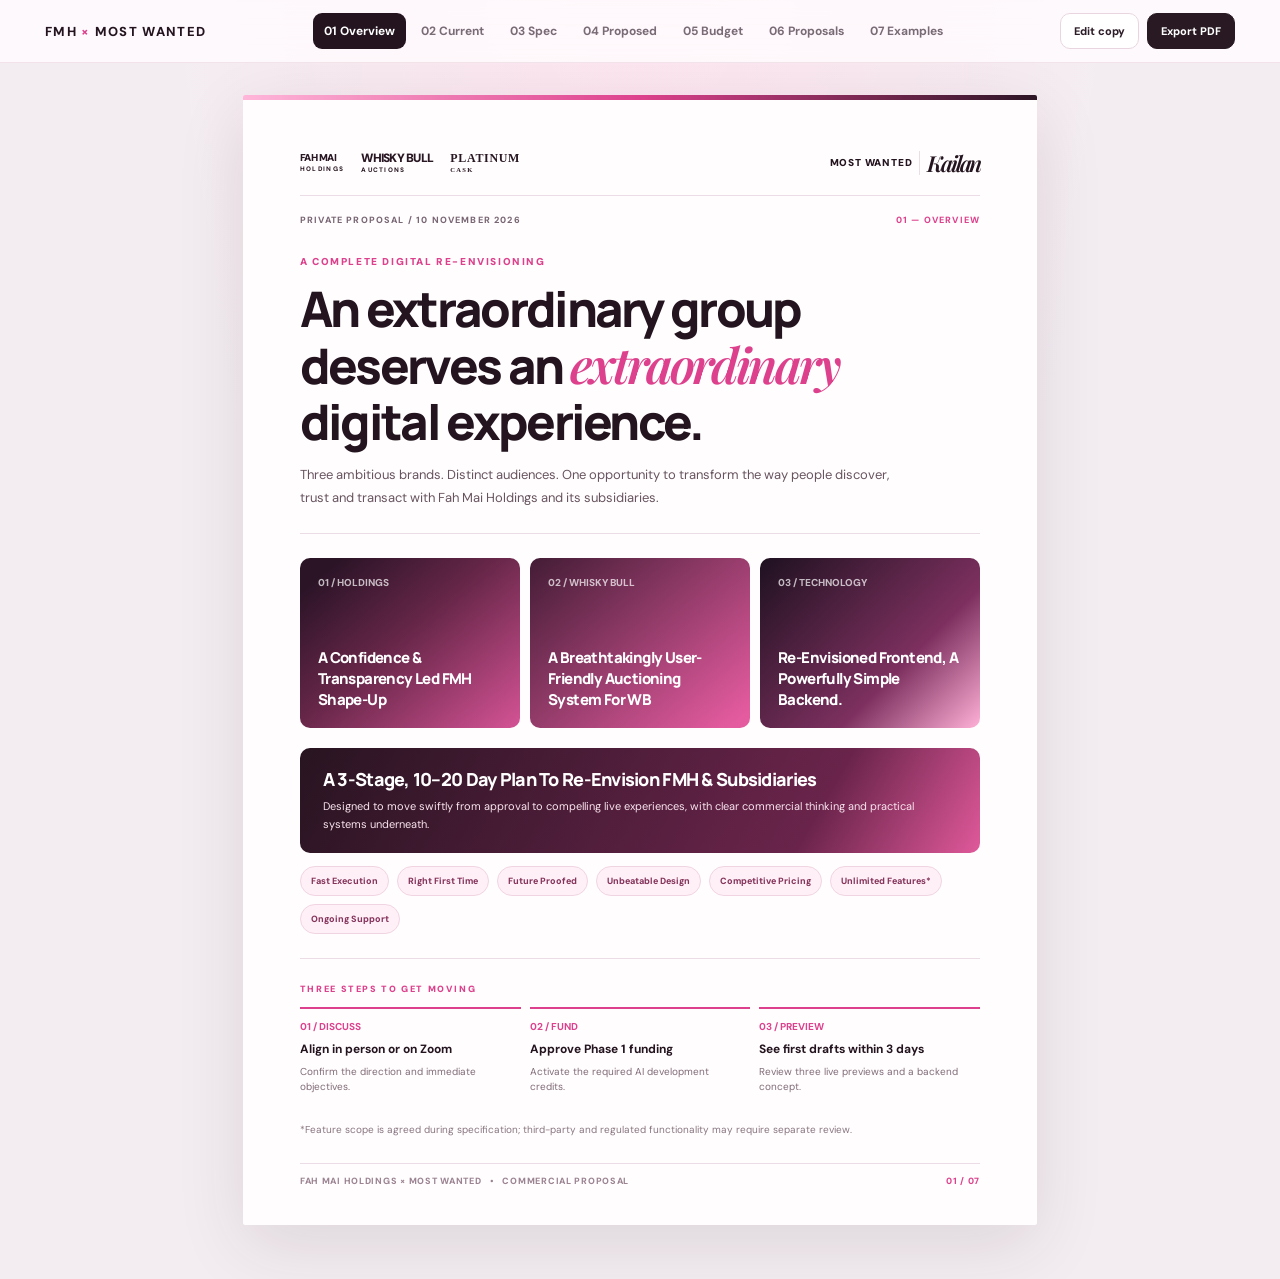
==== fah-mai-proposal/index.html @ 953afaf9 "Publish seven-section Fah Mai Holdings proposal with A4 design and editable content" ====
<!doctype html>
<html lang="en">
<head>
<meta charset="utf-8">
<meta name="viewport" content="width=device-width,initial-scale=1">
<meta name="color-scheme" content="light">
<meta name="description" content="A three-brand digital transformation proposal for Fah Mai Holdings, Whisky Bull Auctions and Platinum Cask, prepared by Most Wanted.">
<title>Fah Mai Holdings × Most Wanted — A Digital Re-Envisioning</title>
<link rel="preconnect" href="https://fonts.googleapis.com">
<link rel="preconnect" href="https://fonts.gstatic.com" crossorigin>
<link href="https://fonts.googleapis.com/css2?family=DM+Sans:wght@400;500;600;700;800&family=Manrope:wght@400;500;600;700;800&family=Playfair+Display:ital,wght@1,600&display=swap" rel="stylesheet">
<style>
:root{--ink:#24141f;--muted:#74626d;--rose:#dd418d;--pink:#fbe2f0;--line:#ecdce5;--paper:#fffdfd;--mist:#fbf4f8;--shadow:0 20px 70px rgba(46,18,36,.11)}
*{box-sizing:border-box}html{scroll-behavior:smooth}body{margin:0;font-family:"DM Sans",Arial,sans-serif;background:radial-gradient(ellipse at 50% -15%,#ffe3ef 0,transparent 54%),#f3edf1;color:var(--ink);-webkit-font-smoothing:antialiased}button,a{font:inherit}button{cursor:pointer}a{color:inherit;text-decoration:none}a:hover{color:var(--rose)}
.top{position:sticky;top:0;z-index:20;padding:13px 20px;background:rgba(255,252,254,.82);backdrop-filter:blur(24px);border-bottom:1px solid #f2e2e9}.top-inner{max-width:1190px;margin:auto;display:flex;align-items:center;gap:16px;justify-content:space-between}.monogram{font-size:13px;font-weight:800;letter-spacing:.1em;white-space:nowrap}.monogram i{color:var(--rose);font-style:normal}.tabs{display:flex;gap:4px;overflow-x:auto;scrollbar-width:none}.tabs::-webkit-scrollbar{display:none}.tab{border:0;background:transparent;color:#796b75;border-radius:9px;padding:10px 11px;font-size:12px;white-space:nowrap;font-weight:700;transition:.2s}.tab:hover,.tab[aria-selected=true]{background:var(--ink);color:white}.actions{display:flex;gap:8px;white-space:nowrap}.btn{border:1px solid #e8d5df;padding:10px 13px;border-radius:10px;background:white;color:#2d1d29;font-size:11px;font-weight:800}.btn:hover{border-color:#d55b9b}.btn.primary{background:#281922;color:white;border-color:#281922}.btn.active{background:var(--pink)}
.stage{padding:32px 18px 54px}.sheet{width:min(210mm,100%);min-height:297mm;margin:0 auto;background:var(--paper);border-radius:2px;box-shadow:var(--shadow);padding:14mm 15mm 10mm;display:none;position:relative;overflow:hidden;animation:reveal .28s ease both}.sheet.active{display:flex;flex-direction:column}.sheet:before{content:"";position:absolute;left:0;top:0;width:100%;height:5px;background:linear-gradient(90deg,#ffb6d9,var(--rose),#2c1525)}@keyframes reveal{from{opacity:.65;transform:translateY(8px)}to{opacity:1;transform:translateY(0)}}
.letterhead{display:flex;align-items:center;justify-content:space-between;gap:20px;padding-bottom:17px;border-bottom:1px solid var(--line)}.client-logos{display:flex;align-items:center;gap:17px;flex-wrap:wrap}.brandmark{display:flex;flex-direction:column;justify-content:center;color:#291723;font-size:10px;line-height:1.02;font-weight:900;letter-spacing:-.05em;white-space:nowrap}.brandmark .small{font-size:6.5px;letter-spacing:.2em;font-weight:800;margin-top:3px}.brandmark.wb{font-size:12px;letter-spacing:-.06em}.brandmark.pc{font-size:12px;font-family:Georgia,serif;letter-spacing:.055em}.provider{display:flex;align-items:center;gap:7px;max-width:190px}.provider img{height:22px;width:86px;object-fit:contain;object-position:center}.provider .fallback{font-size:10px;font-weight:900;letter-spacing:.08em}.provider .stroke{height:24px;width:1px;background:var(--line)}.signature{font-family:"Playfair Display",Georgia,serif;font-size:22px;font-style:italic;font-weight:600;letter-spacing:-.1em;white-space:nowrap}
.meta{display:flex;align-items:center;justify-content:space-between;margin-top:18px;font-size:9px;font-weight:800;letter-spacing:.13em;color:#796674;text-transform:uppercase}.meta .accent{color:var(--rose)}.content{padding-top:29px;flex:1}.eyebrow{font-size:10px;letter-spacing:.16em;font-weight:900;color:var(--rose);text-transform:uppercase;margin-bottom:13px}.hero{font-family:Manrope,"DM Sans",Arial,sans-serif;font-size:clamp(32px,4.5vw,49px);line-height:1.13;font-weight:800;letter-spacing:-.055em;margin:0 0 15px;max-width:690px}.hero em{font-family:"Playfair Display",Georgia,serif;color:var(--rose);font-weight:600}.lede{font-size:13px;line-height:1.75;color:#685460;max-width:620px;margin:0}.divider{height:1px;background:var(--line);margin:24px 0}.label{font-size:9px;font-weight:900;color:var(--rose);letter-spacing:.18em;text-transform:uppercase;margin-bottom:12px}.grid3{display:grid;grid-template-columns:repeat(3,1fr);gap:10px}.grid2{display:grid;grid-template-columns:repeat(2,1fr);gap:13px}.tile{border:1px solid var(--line);border-radius:11px;padding:18px;background:white}.tile .num{font-size:9px;color:var(--rose);font-weight:900;letter-spacing:.16em}.tile h3{font:800 16px/1.2 Manrope,sans-serif;letter-spacing:-.035em;margin:9px 0 8px}.tile p{font-size:11px;color:#796774;line-height:1.6;margin:0}.gradient-tile{min-height:170px;padding:18px;border-radius:10px;display:flex;flex-direction:column;justify-content:space-between;background:linear-gradient(140deg,#2c1427 10%,#662648 46%,#ed5da6 112%);color:white}.gradient-tile:nth-child(2){background:linear-gradient(140deg,#431c35,#e45b9f 95%)}.gradient-tile:nth-child(3){background:linear-gradient(135deg,#1e1120,#7d305f 64%,#ffb0d7)}.gradient-tile .num{font-size:10px;font-weight:800;opacity:.7}.gradient-tile h3{font:800 15px/1.4 Manrope,sans-serif;letter-spacing:-.04em;margin:15px 0 0}.banner{background:linear-gradient(120deg,#281421,#6a244b 75%,#e0599a);color:white;padding:20px 23px;border-radius:10px;margin-top:20px}.banner h3{margin:0 0 6px;font:800 18px/1.32 Manrope,sans-serif;letter-spacing:-.04em}.banner p{margin:0;color:#f9e4ee;font-size:11px;line-height:1.6}.benefits{display:flex;flex-wrap:wrap;gap:8px;margin-top:13px}.benefits span{background:#fff0f7;border:1px solid #f1d4e2;border-radius:100px;padding:8px 10px;font-size:9px;font-weight:800;color:#85345c}.steps{display:grid;grid-template-columns:repeat(3,1fr);gap:9px}.step{border-top:2px solid var(--rose);padding:11px 8px 4px 0}.step b{display:block;font-size:10px;color:var(--rose);margin-bottom:8px}.step strong{display:block;font-size:12px;line-height:1.4}.step p{color:#806b79;font-size:10px;line-height:1.5;margin:6px 0}.rowline{padding:15px 0;display:grid;grid-template-columns:105px 1fr;gap:16px;border-bottom:1px solid var(--line)}.rowline .left{font-weight:900;font-size:13px;line-height:1.3}.rowline .right{font-size:11px;line-height:1.6;color:#6d5d66}.small-note{font-size:10px;color:#897581;line-height:1.55}.kpi{padding:20px 0;border-top:1px solid var(--line)}.kpi b{display:block;font:800 26px Manrope,sans-serif;letter-spacing:-.05em}.kpi span{font-size:10px;color:var(--muted)}.quote{font-family:"Playfair Display",Georgia,serif;font-size:24px;line-height:1.35;font-style:italic;letter-spacing:-.03em}.figure{background:var(--mist);border:1px solid var(--line);padding:18px;border-radius:10px}.timeline{display:grid;grid-template-columns:repeat(3,1fr);gap:13px;margin-top:24px}.phase{background:var(--mist);border-radius:10px;padding:15px;border:1px solid var(--line)}.phase .date{font-size:10px;color:var(--rose);font-weight:900}.phase h3{font:800 15px Manrope,sans-serif;letter-spacing:-.03em;margin:13px 0 7px}.phase p{font-size:10.5px;color:#735f6c;line-height:1.6;margin:0}.price{font:800 46px/1.1 Manrope,sans-serif;letter-spacing:-.06em}.price-note{font-size:11px;color:var(--muted)}.payment{background:#2e1828;color:white;padding:23px;border-radius:12px}.payment small{display:block;color:#f2c4dc;letter-spacing:.15em;font-weight:800;font-size:9px}.payment .price{margin:11px 0}.payment p{color:#f6dfea;font-size:11px;line-height:1.7;margin:0}.subtle{background:var(--mist);border-radius:10px;padding:18px}.check{display:flex;gap:9px;align-items:flex-start;padding:10px 0;border-bottom:1px solid var(--line);font-size:11px;color:#53404e;line-height:1.5}.check:before{content:"✓";flex:0 0 16px;height:16px;border:1px solid #e6b1cd;border-radius:50%;color:#bc4886;display:grid;place-items:center;font-weight:900;font-size:10px}.example{min-height:160px;background:#fdf3f8;border:1px solid var(--line);border-radius:10px;padding:17px;display:flex;flex-direction:column;justify-content:space-between}.example:before{content:"";width:100%;height:62px;border-radius:7px;background:linear-gradient(135deg,#2a1626,#c54f8d 75%,#f8cade);display:block}.example:nth-child(2):before{background:linear-gradient(140deg,#f4d1e2,#5c2b4c)}.example:nth-child(3):before{background:linear-gradient(140deg,#1e1520,#ed70aa 70%,#fff5fa)}.example strong{font-size:12px}.example p{font-size:10px;color:#725e6c;line-height:1.45;margin:6px 0 0}.example a{font-size:10px;font-weight:800;color:#bd397a;margin-top:8px}.ending{display:flex;align-items:flex-end;gap:18px;margin-top:20px}.portrait{width:94px;height:120px;background:linear-gradient(140deg,#faf0f4,#d7adc3);border-radius:8px;object-fit:cover;object-position:top}.thanks{font:800 17px Manrope,sans-serif;letter-spacing:-.03em}.thanks + p{font-size:11px;line-height:1.7;color:#65515d;margin:8px 0}.footer{margin-top:15px;padding-top:11px;border-top:1px solid var(--line);display:flex;justify-content:space-between;gap:8px;font-size:9px;font-weight:800;color:#9b8392;text-transform:uppercase;letter-spacing:.08em}.footer .right{color:var(--rose)}[contenteditable=true]{outline:1px dashed #dd418d;outline-offset:4px;border-radius:3px}.toast{position:fixed;bottom:20px;right:20px;background:#281922;color:white;padding:12px 16px;border-radius:9px;box-shadow:var(--shadow);font-size:12px;display:none;z-index:30}
@media(max-width:1050px){.top-inner{flex-wrap:wrap}.tabs{order:3;width:100%;justify-content:space-between}.top{padding:10px 12px}}@media(max-width:650px){.stage{padding:13px 8px 30px}.sheet{padding:18px 16px;min-height:calc(100svh - 115px);border-radius:5px}.letterhead{gap:8px;align-items:flex-start}.client-logos{gap:10px}.provider{flex-wrap:wrap;justify-content:flex-end}.provider img{max-width:70px}.provider .stroke,.provider .signature{display:none}.content{padding-top:24px}.hero{font-size:34px}.grid3,.grid2{grid-template-columns:1fr}.gradient-tile{min-height:125px}.steps,.timeline{grid-template-columns:1fr}.rowline{grid-template-columns:1fr;gap:6px}.top .monogram{font-size:11px}.actions .btn{font-size:10px;padding:8px}.footer{font-size:8px}.ending{align-items:center}.portrait{width:72px;height:95px}}
@media print{@page{size:A4;margin:0}html,body{background:white!important}body{margin:0}.top,.toast{display:none!important}.stage{padding:0}.sheet,.sheet.active{width:210mm!important;height:297mm!important;min-height:297mm!important;margin:0!important;border-radius:0;box-shadow:none!important;display:flex!important;flex-direction:column!important;break-after:page;page-break-after:always;animation:none;padding:14mm 15mm 10mm;overflow:hidden}.sheet:last-child{break-after:auto}.hero{font-size:40px}.gradient-tile{min-height:150px}.content{padding-top:27px}}
</style>
</head>
<body>
<header class="top"><div class="top-inner"><div class="monogram">FMH <i>×</i> MOST WANTED</div>
<nav class="tabs" role="tablist" aria-label="Proposal sections">
<button class="tab" data-page="overview" aria-selected="true">01 Overview</button><button class="tab" data-page="current" aria-selected="false">02 Current</button><button class="tab" data-page="spec" aria-selected="false">03 Spec</button><button class="tab" data-page="proposed" aria-selected="false">04 Proposed</button><button class="tab" data-page="budget" aria-selected="false">05 Budget</button><button class="tab" data-page="proposals" aria-selected="false">06 Proposals</button><button class="tab" data-page="examples" aria-selected="false">07 Examples</button>
</nav><div class="actions"><button class="btn" id="editBtn" title="Make temporary edits to copy in this browser">Edit copy</button><button class="btn primary" id="printBtn">Export PDF</button></div></div></header>
<main class="stage" id="stage"></main><div class="toast" id="toast" role="status"></div>
<template id="letterhead"><div class="letterhead"><div class="client-logos"><a href="https://fahmaiholdings.com/" class="brandmark">FAH MAI <span class="small">HOLDINGS</span></a><a href="https://www.whiskybull.com/" class="brandmark wb">WHISKY BULL <span class="small">AUCTIONS</span></a><a href="https://www.platinumcask.com/" class="brandmark pc">PLATINUM <span class="small">CASK</span></a></div><div class="provider"><img src="https://framerusercontent.com/images/m7e3kVNtcUjelMryrz36bCdQUs.png?height=251&width=1000" alt="Most Wanted logo" onerror="this.style.display='none';this.nextElementSibling.style.display='inline'"><span class="fallback" style="display:none">MOST WANTED</span><span class="stroke"></span><span class="signature" aria-label="Kailan Spall signature">Kailan</span></div></div></template>
<template id="footer"><div class="footer"><span>FAH MAI HOLDINGS × MOST WANTED &nbsp; • &nbsp; COMMERCIAL PROPOSAL</span><span class="right"></span></div></template>
<section style="display:none" id="originalPages">
<article class="sheet active" id="overview">
 <div class="meta"><span>PRIVATE PROPOSAL / 10 NOVEMBER 2026</span><span class="accent">01 — Overview</span></div>
 <div class="content"><div class="eyebrow">A complete digital re-envisioning</div><h1 class="hero" data-edit>An extraordinary group deserves an <em>extraordinary</em> digital experience.</h1><p class="lede" data-edit>Three ambitious brands. Distinct audiences. One opportunity to transform the way people discover, trust and transact with Fah Mai Holdings and its subsidiaries.</p>
 <div class="divider"></div><div class="grid3">
 <div class="gradient-tile"><span class="num">01 / HOLDINGS</span><h3 data-edit>A Confidence & Transparency Led FMH Shape-Up</h3></div>
 <div class="gradient-tile"><span class="num">02 / WHISKY BULL</span><h3 data-edit>A Breathtakingly User-Friendly Auctioning System For WB</h3></div>
 <div class="gradient-tile"><span class="num">03 / TECHNOLOGY</span><h3 data-edit>Re-Envisioned Frontend, A Powerfully Simple Backend.</h3></div></div>
 <div class="banner"><h3 data-edit>A 3-Stage, 10–20 Day Plan To Re-Envision FMH & Subsidiaries</h3><p data-edit>Designed to move swiftly from approval to compelling live experiences, with clear commercial thinking and practical systems underneath.</p></div>
 <div class="benefits"><span>Fast Execution</span><span>Right First Time</span><span>Future Proofed</span><span>Unbeatable Design</span><span>Competitive Pricing</span><span>Unlimited Features*</span><span>Ongoing Support</span></div>
 <div class="divider"></div><div class="label">Three steps to get moving</div><div class="steps"><div class="step"><b>01 / DISCUSS</b><strong data-edit>Align in person or on Zoom</strong><p data-edit>Confirm the direction and immediate objectives.</p></div><div class="step"><b>02 / FUND</b><strong data-edit>Approve Phase 1 funding</strong><p data-edit>Activate the required AI development credits.</p></div><div class="step"><b>03 / PREVIEW</b><strong data-edit>See first drafts within 3 days</strong><p data-edit>Review three live previews and a backend concept.</p></div></div><p class="small-note" style="margin-top:18px">*Feature scope is agreed during specification; third-party and regulated functionality may require separate review.</p>
 </div>
</article>
<article class="sheet" id="current">
 <div class="meta"><span>THE STARTING POINT</span><span class="accent">02 — Current</span></div>
 <div class="content"><div class="eyebrow">One portfolio. Three different customer decisions.</div><h1 class="hero" data-edit>Strong assets. <em>Untapped</em> digital potential.</h1><p class="lede" data-edit>The group already has the commercial foundations. The next step is to make every digital interaction as credible, intuitive and valuable as the underlying brands.</p>
 <div class="divider"></div>
 <div class="rowline"><div class="left">FAH MAI<br>HOLDINGS</div><div class="right" data-edit>Corporate trust, services, bulk spirit trading, distribution and high-value enquiries. Opportunity: a clearer hierarchy, stronger proof, purposeful landing pages and better-qualified introductions.</div></div>
 <div class="rowline"><div class="left">WHISKY BULL<br>AUCTIONS</div><div class="right" data-edit>A transactional auction journey for collectors, consignors and members. Opportunity: make browsing, bidding, selling and account actions dramatically easier without compromising transactional controls.</div></div>
 <div class="rowline"><div class="left">PLATINUM<br>CASK</div><div class="right" data-edit>A considered buying experience across casks, fractions and bottlings. Opportunity: distinguish products clearly, increase buyer confidence and create a natural route to expert conversations.</div></div>
 <div class="divider"></div><div class="grid3"><div class="kpi"><b>3</b><span>distinct brand journeys</span></div><div class="kpi"><b>1</b><span>connected design philosophy</span></div><div class="kpi"><b>∞</b><span>room for iteration</span></div></div>
 <div class="banner"><h3 data-edit>We are not throwing away what already works.</h3><p data-edit>The proposal is to preserve brand value, simplify the experience and build systems that make operating and scaling easier.</p></div>
 <p class="small-note" style="margin-top:15px">Public-facing assessment, not a completed analytics, technical or regulatory audit. Functionality and access to be confirmed.</p>
 </div>
</article>
<article class="sheet" id="spec">
 <div class="meta"><span>WHAT WE WOULD BUILD</span><span class="accent">03 — Spec</span></div>
 <div class="content"><div class="eyebrow">Elegant outside. Practical inside.</div><h1 class="hero" data-edit>Beautiful design. <em>Serious</em> functionality.</h1><p class="lede" data-edit>One coordinated programme across three digital properties and the system behind them, adapted for each brand's audience, workflows and commercial priorities.</p>
 <div class="divider"></div><div class="grid2">
 <div class="tile"><div class="num">01 / EXPERIENCE</div><h3 data-edit>Premium visual design</h3><p data-edit>Responsive, bespoke pages, refined motion, clear navigation, and uncompromising mobile usability.</p></div>
 <div class="tile"><div class="num">02 / BACKEND</div><h3 data-edit>Operational simplicity</h3><p data-edit>A coherent backend for content, enquiries, lead handling, ownership and team workflows.</p></div>
 <div class="tile"><div class="num">03 / COMMERCIAL</div><h3 data-edit>Conversion-first journeys</h3><p data-edit>Purposeful forms, consultation routes, memberships, follow-ups and data capture.</p></div>
 <div class="tile"><div class="num">04 / INTEGRATIONS</div><h3 data-edit>Connected foundations</h3><p data-edit>Where approved, integrations for CRM, payments, analytics, email automation and measurement.</p></div>
 <div class="tile"><div class="num">05 / DISCOVERY</div><h3 data-edit>Search and discoverability</h3><p data-edit>Technical SEO fundamentals, clear information architecture and AI-search-ready content structure.</p></div>
 <div class="tile"><div class="num">06 / SUPPORT</div><h3 data-edit>Built to evolve</h3><p data-edit>Handover, refinements and an ongoing support model that can grow with the businesses.</p></div></div>
 <div class="banner"><h3 data-edit>The right balance: ambitious, not reckless.</h3><p data-edit>Existing auction logic, payments, investment-related functionality and regulated operations are subject to access, due diligence and approval before alteration.</p></div>
 </div>
</article>
<article class="sheet" id="proposed">
 <div class="meta"><span>DELIVERY ROADMAP</span><span class="accent">04 — Proposed</span></div>
 <div class="content"><div class="eyebrow">Built with clarity and momentum</div><h1 class="hero" data-edit>From approval to a <em>new digital era.</em></h1><p class="lede" data-edit>The build is divided into three practical stages, providing early visibility before the wider design, functional specification and launch.</p>
 <div class="timeline"><div class="phase"><div class="date">STAGE 01 · FIRST 3 DAYS</div><h3 data-edit>Activate & preview</h3><p data-edit>Fund the development environment; prepare hosted preview designs for all three brands and a concept of the backend system.</p></div><div class="phase"><div class="date">STAGE 02 · REVIEW</div><h3 data-edit>Consult & perfect</h3><p data-edit>Run a detailed 1–5 hour consultation (typically 2–3), align branding and functionality, and agree a precise final specification.</p></div><div class="phase"><div class="date">STAGE 03 · TARGET 10–20 DAYS</div><h3 data-edit>Build & launch</h3><p data-edit>Complete the agreed websites and systems, test the core journeys, connect approved services and prepare handover.</p></div></div>
 <div class="divider"></div><div class="label">How I work</div><div class="grid2"><div class="figure"><div class="num">DIRECT EXECUTION</div><h3 style="font-size:17px">One accountable builder.</h3><p class="small-note" data-edit>Strategy, commercial psychology, creative direction and development stay closely aligned. Fewer handoffs, faster feedback and less lost context.</p></div><div class="figure"><div class="num">CONTINUOUS VISIBILITY</div><h3 style="font-size:17px">No mystery progress.</h3><p class="small-note" data-edit>Regular previews, working links and clear approval points so leadership sees precisely what is taking shape.</p></div></div>
 <div class="banner"><h3 data-edit>A 10–20 day goal — not an unconditional guarantee.</h3><p data-edit>Final delivery depends on consultation outcomes, assets, third-party dependencies, required integrations, approval speed and the agreed final scope.</p></div>
 </div>
</article>
<article class="sheet" id="budget">
 <div class="meta"><span>COMMERCIAL ARRANGEMENT</span><span class="accent">05 — Budget</span></div>
 <div class="content"><div class="eyebrow">Small first commitment. Visible early value.</div><h1 class="hero" data-edit>Start with <em>$305.</em> See the direction in days.</h1><p class="lede" data-edit>The immediate requirement is development tooling and AI credits so I can construct and host meaningful previews rather than present another abstract slide deck.</p>
 <div class="divider"></div><div class="payment"><small>PHASE 01 · DEVELOPMENT ACTIVATION</small><div class="price">$305 USD</div><p data-edit>A one-time, unconditional, non-refundable payment covering one month of the required AI development membership and activation costs. The $200 credit tier typically supports roughly three to four complete website builds based on my experience, compared with roughly one and a half at the $100 tier.</p></div>
 <div class="grid2" style="margin-top:14px"><div class="tile"><div class="num">WHAT YOU RECEIVE</div><h3 data-edit>Three site previews + backend concept</h3><p data-edit>First versions prepared and hosted for review within three days of activation, subject to access and required assets.</p></div><div class="tile"><div class="num">NO DOUBLE CHARGING</div><h3 data-edit>Credited against launch</h3><p data-edit>If we proceed with the full launch, the initial $305 is deducted from the agreed launch price rather than charged again.</p></div></div>
 <div class="divider"></div><div class="label">Beyond Phase 1</div><div class="rowline"><div class="left">Full build</div><div class="right" data-edit>Final development fees, payment schedule and deliverables to be agreed after consultation, once the scope is properly defined.</div></div><div class="rowline"><div class="left">External tools</div><div class="right" data-edit>Payment gateways, email platforms, specialised integrations, domains, hosting and any third-party services confirmed separately as needed.</div></div>
 <p class="small-note" style="margin-top:14px">This is a proposal, not an executed contract. Commercial terms should be agreed in writing before payment and production.</p>
 </div>
</article>
<article class="sheet" id="proposals">
 <div class="meta"><span>THE CASE FOR WORKING TOGETHER</span><span class="accent">06 — Proposals</span></div>
 <div class="content"><div class="eyebrow">Not just a web developer</div><h1 class="hero" data-edit>A commercial partner with <em>skin in the game.</em></h1><p class="lede" data-edit>This is an opportunity to bring together high-conviction sales thinking, creative direction and modern software execution for three companies with genuine upside.</p>
 <div class="divider"></div><div class="grid3"><div class="kpi"><b>$3m+</b><span>cash collected in sales roles*</span></div><div class="kpi"><b>5,000+</b><span>closing conversations*</span></div><div class="kpi"><b>120+</b><span>people trained or mentored*</span></div></div>
 <div class="divider"></div><div class="label">Why the combination matters</div><div class="rowline"><div class="left">Commercial thinking</div><div class="right" data-edit>Design choices informed by buyer psychology, qualification, follow-up, trust and the actions that create revenue rather than appearance alone.</div></div><div class="rowline"><div class="left">Technical leverage</div><div class="right" data-edit>Modern AI-assisted engineering, clear architecture and integration tools to move quickly without carrying an unnecessarily large agency overhead.</div></div><div class="rowline"><div class="left">Long-term alignment</div><div class="right" data-edit>A scalable foundation that can support ongoing optimisation, future feature requests and wider commercial collaboration if the results justify it.</div></div>
 <div class="banner"><h3 data-edit>The immediate decision is straightforward.</h3><p data-edit>Back Phase 1. Review the work within three days. Then decide on the larger engagement with a concrete design and an agreed specification in front of you.</p></div>
 <p class="small-note" style="margin-top:13px">*Experience figures supplied by the proposer, not a guarantee of future results.</p>
 </div>
</article>
<article class="sheet" id="examples">
 <div class="meta"><span>THE POSSIBILITIES</span><span class="accent">07 — Examples</span></div>
 <div class="content"><div class="eyebrow">Three brands. Three distinct identities.</div><h1 class="hero" data-edit>Here's what we can <em>bring to life.</em></h1><p class="lede" data-edit>These are directions for the first design round, not completed prototypes. The actual interactive previews follow Phase 1 activation.</p>
 <div class="divider"></div><div class="grid3"><div class="example"><div><strong>FAH MAI HOLDINGS</strong><p data-edit>Clear, prestigious corporate storytelling, evidence-led trust and direct routes to high-value services.</p></div><a href="https://fahmaiholdings.com/" target="_blank" rel="noopener">Current site ↗</a></div><div class="example"><div><strong>WHISKY BULL</strong><p data-edit>Premium auction discovery, clearer bidding and seller flows, and a frictionless mobile experience.</p></div><a href="https://www.whiskybull.com/" target="_blank" rel="noopener">Current site ↗</a></div><div class="example"><div><strong>PLATINUM CASK</strong><p data-edit>Elegant cask discovery, transparent product detail and a more intuitive consultation pathway.</p></div><a href="https://www.platinumcask.com/" target="_blank" rel="noopener">Current site ↗</a></div></div>
 <div class="divider"></div><div class="quote" data-edit>“The goal isn't simply to make the sites look better. It's to make the entire experience feel impossible to ignore.”</div>
 <div class="ending"><div class="portrait" role="img" aria-label="Portrait placeholder for Kailan Spall"></div><div><div class="thanks" data-edit>Thank you for considering my proposal.</div><p data-edit>Yours truly,<br><strong>Kailan Spall</strong><br>Owner of Most Wanted<br><em>(And if all goes well your #1 salesman)</em></p><div class="signature" style="font-size:24px">Kailan</div></div></div>
 <div class="rowline" style="margin-top:16px"><div class="left">LET'S TALK.</div><div class="right"><a href="mailto:mr@kailanspall.com">mr@kailanspall.com</a> &nbsp; / &nbsp; <a href="tel:+573016349877">+57 301 634 9877</a></div></div>
 </div>
</article>
</section>
<script>
(function(){
var source=document.getElementById('originalPages'),stage=document.getElementById('stage'),header=document.getElementById('letterhead'),footer=document.getElementById('footer');
var pages=Array.from(source.querySelectorAll('.sheet'));pages.forEach(function(page,i){page.prepend(header.content.cloneNode(true));var f=footer.content.cloneNode(true);f.querySelector('.right').textContent=String(i+1).padStart(2,'0')+' / 07';page.append(f);stage.append(page)});
var tabs=Array.from(document.querySelectorAll('.tab'));var current='overview',editing=false;function openPage(id){current=id;pages.forEach(function(p){p.classList.toggle('active',p.id===id)});tabs.forEach(function(t){var selected=t.dataset.page===id;t.setAttribute('aria-selected',String(selected));t.tabIndex=selected?0:-1});window.scrollTo({top:0,behavior:'smooth'});try{history.replaceState(null,'','#'+id)}catch(e){}}
tabs.forEach(function(t){t.addEventListener('click',function(){openPage(t.dataset.page)})});document.addEventListener('keydown',function(e){if(!e.target.closest('.tabs'))return;var idx=tabs.findIndex(function(t){return t.getAttribute('aria-selected')==='true'});if(e.key==='ArrowRight'||e.key==='ArrowLeft'){e.preventDefault();var next=tabs[(idx+(e.key==='ArrowRight'?1:tabs.length-1))%tabs.length];next.focus();openPage(next.dataset.page)}});
var toast=document.getElementById('toast'),timer;function note(s){toast.textContent=s;toast.style.display='block';clearTimeout(timer);timer=setTimeout(function(){toast.style.display='none'},3600)}
var els=Array.from(document.querySelectorAll('[data-edit]'));els.forEach(function(el,i){el.dataset.editId=String(i);try{var v=localStorage.getItem('fmh-edit-'+i);if(v!==null)el.innerHTML=v}catch(e){}el.addEventListener('blur',function(){if(editing){try{localStorage.setItem('fmh-edit-'+i,el.innerHTML)}catch(e){}}})});
document.getElementById('editBtn').addEventListener('click',function(){editing=!editing;els.forEach(function(el){el.contentEditable=editing?'true':'false'});this.classList.toggle('active',editing);this.textContent=editing?'Finish editing':'Edit copy';note(editing?'Click text to edit. Changes save in this browser only.':'Local edits saved. For changes to the public URL, ask for them in ChatGPT.')});
document.getElementById('printBtn').addEventListener('click',function(){window.print()});
var hash=location.hash.slice(1);if(pages.some(function(p){return p.id===hash}))openPage(hash);else openPage(current);
})();
</script>
</body></html>
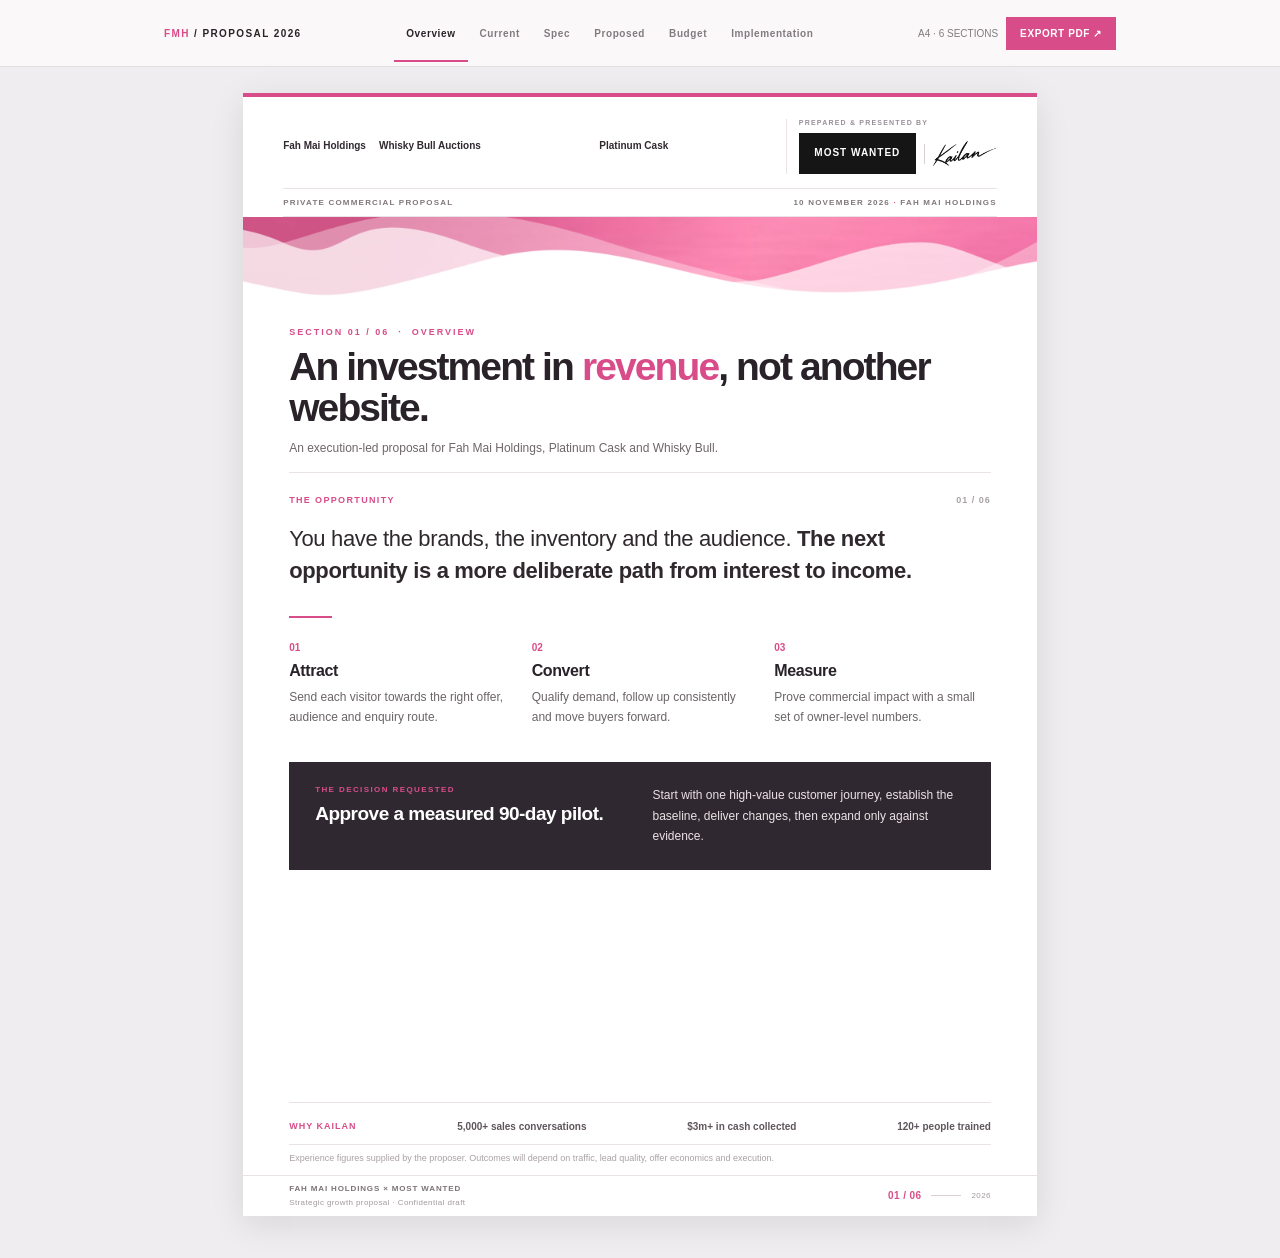
==== commit d99750e7: "Restore exact original Fah Mai Investment Proposal HTML from Search Preview Links" ====
--- a/fah-mai-proposal/index.html
+++ b/fah-mai-proposal/index.html
@@ -1,118 +1,196 @@
-<!doctype html>
-<html lang="en">
-<head>
-<meta charset="utf-8">
-<meta name="viewport" content="width=device-width,initial-scale=1">
-<meta name="color-scheme" content="light">
-<meta name="description" content="A three-brand digital transformation proposal for Fah Mai Holdings, Whisky Bull Auctions and Platinum Cask, prepared by Most Wanted.">
-<title>Fah Mai Holdings × Most Wanted — A Digital Re-Envisioning</title>
-<link rel="preconnect" href="https://fonts.googleapis.com">
-<link rel="preconnect" href="https://fonts.gstatic.com" crossorigin>
-<link href="https://fonts.googleapis.com/css2?family=DM+Sans:wght@400;500;600;700;800&family=Manrope:wght@400;500;600;700;800&family=Playfair+Display:ital,wght@1,600&display=swap" rel="stylesheet">
-<style>
-:root{--ink:#24141f;--muted:#74626d;--rose:#dd418d;--pink:#fbe2f0;--line:#ecdce5;--paper:#fffdfd;--mist:#fbf4f8;--shadow:0 20px 70px rgba(46,18,36,.11)}
-*{box-sizing:border-box}html{scroll-behavior:smooth}body{margin:0;font-family:"DM Sans",Arial,sans-serif;background:radial-gradient(ellipse at 50% -15%,#ffe3ef 0,transparent 54%),#f3edf1;color:var(--ink);-webkit-font-smoothing:antialiased}button,a{font:inherit}button{cursor:pointer}a{color:inherit;text-decoration:none}a:hover{color:var(--rose)}
-.top{position:sticky;top:0;z-index:20;padding:13px 20px;background:rgba(255,252,254,.82);backdrop-filter:blur(24px);border-bottom:1px solid #f2e2e9}.top-inner{max-width:1190px;margin:auto;display:flex;align-items:center;gap:16px;justify-content:space-between}.monogram{font-size:13px;font-weight:800;letter-spacing:.1em;white-space:nowrap}.monogram i{color:var(--rose);font-style:normal}.tabs{display:flex;gap:4px;overflow-x:auto;scrollbar-width:none}.tabs::-webkit-scrollbar{display:none}.tab{border:0;background:transparent;color:#796b75;border-radius:9px;padding:10px 11px;font-size:12px;white-space:nowrap;font-weight:700;transition:.2s}.tab:hover,.tab[aria-selected=true]{background:var(--ink);color:white}.actions{display:flex;gap:8px;white-space:nowrap}.btn{border:1px solid #e8d5df;padding:10px 13px;border-radius:10px;background:white;color:#2d1d29;font-size:11px;font-weight:800}.btn:hover{border-color:#d55b9b}.btn.primary{background:#281922;color:white;border-color:#281922}.btn.active{background:var(--pink)}
-.stage{padding:32px 18px 54px}.sheet{width:min(210mm,100%);min-height:297mm;margin:0 auto;background:var(--paper);border-radius:2px;box-shadow:var(--shadow);padding:14mm 15mm 10mm;display:none;position:relative;overflow:hidden;animation:reveal .28s ease both}.sheet.active{display:flex;flex-direction:column}.sheet:before{content:"";position:absolute;left:0;top:0;width:100%;height:5px;background:linear-gradient(90deg,#ffb6d9,var(--rose),#2c1525)}@keyframes reveal{from{opacity:.65;transform:translateY(8px)}to{opacity:1;transform:translateY(0)}}
-.letterhead{display:flex;align-items:center;justify-content:space-between;gap:20px;padding-bottom:17px;border-bottom:1px solid var(--line)}.client-logos{display:flex;align-items:center;gap:17px;flex-wrap:wrap}.brandmark{display:flex;flex-direction:column;justify-content:center;color:#291723;font-size:10px;line-height:1.02;font-weight:900;letter-spacing:-.05em;white-space:nowrap}.brandmark .small{font-size:6.5px;letter-spacing:.2em;font-weight:800;margin-top:3px}.brandmark.wb{font-size:12px;letter-spacing:-.06em}.brandmark.pc{font-size:12px;font-family:Georgia,serif;letter-spacing:.055em}.provider{display:flex;align-items:center;gap:7px;max-width:190px}.provider img{height:22px;width:86px;object-fit:contain;object-position:center}.provider .fallback{font-size:10px;font-weight:900;letter-spacing:.08em}.provider .stroke{height:24px;width:1px;background:var(--line)}.signature{font-family:"Playfair Display",Georgia,serif;font-size:22px;font-style:italic;font-weight:600;letter-spacing:-.1em;white-space:nowrap}
-.meta{display:flex;align-items:center;justify-content:space-between;margin-top:18px;font-size:9px;font-weight:800;letter-spacing:.13em;color:#796674;text-transform:uppercase}.meta .accent{color:var(--rose)}.content{padding-top:29px;flex:1}.eyebrow{font-size:10px;letter-spacing:.16em;font-weight:900;color:var(--rose);text-transform:uppercase;margin-bottom:13px}.hero{font-family:Manrope,"DM Sans",Arial,sans-serif;font-size:clamp(32px,4.5vw,49px);line-height:1.13;font-weight:800;letter-spacing:-.055em;margin:0 0 15px;max-width:690px}.hero em{font-family:"Playfair Display",Georgia,serif;color:var(--rose);font-weight:600}.lede{font-size:13px;line-height:1.75;color:#685460;max-width:620px;margin:0}.divider{height:1px;background:var(--line);margin:24px 0}.label{font-size:9px;font-weight:900;color:var(--rose);letter-spacing:.18em;text-transform:uppercase;margin-bottom:12px}.grid3{display:grid;grid-template-columns:repeat(3,1fr);gap:10px}.grid2{display:grid;grid-template-columns:repeat(2,1fr);gap:13px}.tile{border:1px solid var(--line);border-radius:11px;padding:18px;background:white}.tile .num{font-size:9px;color:var(--rose);font-weight:900;letter-spacing:.16em}.tile h3{font:800 16px/1.2 Manrope,sans-serif;letter-spacing:-.035em;margin:9px 0 8px}.tile p{font-size:11px;color:#796774;line-height:1.6;margin:0}.gradient-tile{min-height:170px;padding:18px;border-radius:10px;display:flex;flex-direction:column;justify-content:space-between;background:linear-gradient(140deg,#2c1427 10%,#662648 46%,#ed5da6 112%);color:white}.gradient-tile:nth-child(2){background:linear-gradient(140deg,#431c35,#e45b9f 95%)}.gradient-tile:nth-child(3){background:linear-gradient(135deg,#1e1120,#7d305f 64%,#ffb0d7)}.gradient-tile .num{font-size:10px;font-weight:800;opacity:.7}.gradient-tile h3{font:800 15px/1.4 Manrope,sans-serif;letter-spacing:-.04em;margin:15px 0 0}.banner{background:linear-gradient(120deg,#281421,#6a244b 75%,#e0599a);color:white;padding:20px 23px;border-radius:10px;margin-top:20px}.banner h3{margin:0 0 6px;font:800 18px/1.32 Manrope,sans-serif;letter-spacing:-.04em}.banner p{margin:0;color:#f9e4ee;font-size:11px;line-height:1.6}.benefits{display:flex;flex-wrap:wrap;gap:8px;margin-top:13px}.benefits span{background:#fff0f7;border:1px solid #f1d4e2;border-radius:100px;padding:8px 10px;font-size:9px;font-weight:800;color:#85345c}.steps{display:grid;grid-template-columns:repeat(3,1fr);gap:9px}.step{border-top:2px solid var(--rose);padding:11px 8px 4px 0}.step b{display:block;font-size:10px;color:var(--rose);margin-bottom:8px}.step strong{display:block;font-size:12px;line-height:1.4}.step p{color:#806b79;font-size:10px;line-height:1.5;margin:6px 0}.rowline{padding:15px 0;display:grid;grid-template-columns:105px 1fr;gap:16px;border-bottom:1px solid var(--line)}.rowline .left{font-weight:900;font-size:13px;line-height:1.3}.rowline .right{font-size:11px;line-height:1.6;color:#6d5d66}.small-note{font-size:10px;color:#897581;line-height:1.55}.kpi{padding:20px 0;border-top:1px solid var(--line)}.kpi b{display:block;font:800 26px Manrope,sans-serif;letter-spacing:-.05em}.kpi span{font-size:10px;color:var(--muted)}.quote{font-family:"Playfair Display",Georgia,serif;font-size:24px;line-height:1.35;font-style:italic;letter-spacing:-.03em}.figure{background:var(--mist);border:1px solid var(--line);padding:18px;border-radius:10px}.timeline{display:grid;grid-template-columns:repeat(3,1fr);gap:13px;margin-top:24px}.phase{background:var(--mist);border-radius:10px;padding:15px;border:1px solid var(--line)}.phase .date{font-size:10px;color:var(--rose);font-weight:900}.phase h3{font:800 15px Manrope,sans-serif;letter-spacing:-.03em;margin:13px 0 7px}.phase p{font-size:10.5px;color:#735f6c;line-height:1.6;margin:0}.price{font:800 46px/1.1 Manrope,sans-serif;letter-spacing:-.06em}.price-note{font-size:11px;color:var(--muted)}.payment{background:#2e1828;color:white;padding:23px;border-radius:12px}.payment small{display:block;color:#f2c4dc;letter-spacing:.15em;font-weight:800;font-size:9px}.payment .price{margin:11px 0}.payment p{color:#f6dfea;font-size:11px;line-height:1.7;margin:0}.subtle{background:var(--mist);border-radius:10px;padding:18px}.check{display:flex;gap:9px;align-items:flex-start;padding:10px 0;border-bottom:1px solid var(--line);font-size:11px;color:#53404e;line-height:1.5}.check:before{content:"✓";flex:0 0 16px;height:16px;border:1px solid #e6b1cd;border-radius:50%;color:#bc4886;display:grid;place-items:center;font-weight:900;font-size:10px}.example{min-height:160px;background:#fdf3f8;border:1px solid var(--line);border-radius:10px;padding:17px;display:flex;flex-direction:column;justify-content:space-between}.example:before{content:"";width:100%;height:62px;border-radius:7px;background:linear-gradient(135deg,#2a1626,#c54f8d 75%,#f8cade);display:block}.example:nth-child(2):before{background:linear-gradient(140deg,#f4d1e2,#5c2b4c)}.example:nth-child(3):before{background:linear-gradient(140deg,#1e1520,#ed70aa 70%,#fff5fa)}.example strong{font-size:12px}.example p{font-size:10px;color:#725e6c;line-height:1.45;margin:6px 0 0}.example a{font-size:10px;font-weight:800;color:#bd397a;margin-top:8px}.ending{display:flex;align-items:flex-end;gap:18px;margin-top:20px}.portrait{width:94px;height:120px;background:linear-gradient(140deg,#faf0f4,#d7adc3);border-radius:8px;object-fit:cover;object-position:top}.thanks{font:800 17px Manrope,sans-serif;letter-spacing:-.03em}.thanks + p{font-size:11px;line-height:1.7;color:#65515d;margin:8px 0}.footer{margin-top:15px;padding-top:11px;border-top:1px solid var(--line);display:flex;justify-content:space-between;gap:8px;font-size:9px;font-weight:800;color:#9b8392;text-transform:uppercase;letter-spacing:.08em}.footer .right{color:var(--rose)}[contenteditable=true]{outline:1px dashed #dd418d;outline-offset:4px;border-radius:3px}.toast{position:fixed;bottom:20px;right:20px;background:#281922;color:white;padding:12px 16px;border-radius:9px;box-shadow:var(--shadow);font-size:12px;display:none;z-index:30}
-@media(max-width:1050px){.top-inner{flex-wrap:wrap}.tabs{order:3;width:100%;justify-content:space-between}.top{padding:10px 12px}}@media(max-width:650px){.stage{padding:13px 8px 30px}.sheet{padding:18px 16px;min-height:calc(100svh - 115px);border-radius:5px}.letterhead{gap:8px;align-items:flex-start}.client-logos{gap:10px}.provider{flex-wrap:wrap;justify-content:flex-end}.provider img{max-width:70px}.provider .stroke,.provider .signature{display:none}.content{padding-top:24px}.hero{font-size:34px}.grid3,.grid2{grid-template-columns:1fr}.gradient-tile{min-height:125px}.steps,.timeline{grid-template-columns:1fr}.rowline{grid-template-columns:1fr;gap:6px}.top .monogram{font-size:11px}.actions .btn{font-size:10px;padding:8px}.footer{font-size:8px}.ending{align-items:center}.portrait{width:72px;height:95px}}
-@media print{@page{size:A4;margin:0}html,body{background:white!important}body{margin:0}.top,.toast{display:none!important}.stage{padding:0}.sheet,.sheet.active{width:210mm!important;height:297mm!important;min-height:297mm!important;margin:0!important;border-radius:0;box-shadow:none!important;display:flex!important;flex-direction:column!important;break-after:page;page-break-after:always;animation:none;padding:14mm 15mm 10mm;overflow:hidden}.sheet:last-child{break-after:auto}.hero{font-size:40px}.gradient-tile{min-height:150px}.content{padding-top:27px}}
-</style>
-</head>
-<body>
-<header class="top"><div class="top-inner"><div class="monogram">FMH <i>×</i> MOST WANTED</div>
-<nav class="tabs" role="tablist" aria-label="Proposal sections">
-<button class="tab" data-page="overview" aria-selected="true">01 Overview</button><button class="tab" data-page="current" aria-selected="false">02 Current</button><button class="tab" data-page="spec" aria-selected="false">03 Spec</button><button class="tab" data-page="proposed" aria-selected="false">04 Proposed</button><button class="tab" data-page="budget" aria-selected="false">05 Budget</button><button class="tab" data-page="proposals" aria-selected="false">06 Proposals</button><button class="tab" data-page="examples" aria-selected="false">07 Examples</button>
-</nav><div class="actions"><button class="btn" id="editBtn" title="Make temporary edits to copy in this browser">Edit copy</button><button class="btn primary" id="printBtn">Export PDF</button></div></div></header>
-<main class="stage" id="stage"></main><div class="toast" id="toast" role="status"></div>
-<template id="letterhead"><div class="letterhead"><div class="client-logos"><a href="https://fahmaiholdings.com/" class="brandmark">FAH MAI <span class="small">HOLDINGS</span></a><a href="https://www.whiskybull.com/" class="brandmark wb">WHISKY BULL <span class="small">AUCTIONS</span></a><a href="https://www.platinumcask.com/" class="brandmark pc">PLATINUM <span class="small">CASK</span></a></div><div class="provider"><img src="https://framerusercontent.com/images/m7e3kVNtcUjelMryrz36bCdQUs.png?height=251&width=1000" alt="Most Wanted logo" onerror="this.style.display='none';this.nextElementSibling.style.display='inline'"><span class="fallback" style="display:none">MOST WANTED</span><span class="stroke"></span><span class="signature" aria-label="Kailan Spall signature">Kailan</span></div></div></template>
-<template id="footer"><div class="footer"><span>FAH MAI HOLDINGS × MOST WANTED &nbsp; • &nbsp; COMMERCIAL PROPOSAL</span><span class="right"></span></div></template>
-<section style="display:none" id="originalPages">
-<article class="sheet active" id="overview">
- <div class="meta"><span>PRIVATE PROPOSAL / 10 NOVEMBER 2026</span><span class="accent">01 — Overview</span></div>
- <div class="content"><div class="eyebrow">A complete digital re-envisioning</div><h1 class="hero" data-edit>An extraordinary group deserves an <em>extraordinary</em> digital experience.</h1><p class="lede" data-edit>Three ambitious brands. Distinct audiences. One opportunity to transform the way people discover, trust and transact with Fah Mai Holdings and its subsidiaries.</p>
- <div class="divider"></div><div class="grid3">
- <div class="gradient-tile"><span class="num">01 / HOLDINGS</span><h3 data-edit>A Confidence & Transparency Led FMH Shape-Up</h3></div>
- <div class="gradient-tile"><span class="num">02 / WHISKY BULL</span><h3 data-edit>A Breathtakingly User-Friendly Auctioning System For WB</h3></div>
- <div class="gradient-tile"><span class="num">03 / TECHNOLOGY</span><h3 data-edit>Re-Envisioned Frontend, A Powerfully Simple Backend.</h3></div></div>
- <div class="banner"><h3 data-edit>A 3-Stage, 10–20 Day Plan To Re-Envision FMH & Subsidiaries</h3><p data-edit>Designed to move swiftly from approval to compelling live experiences, with clear commercial thinking and practical systems underneath.</p></div>
- <div class="benefits"><span>Fast Execution</span><span>Right First Time</span><span>Future Proofed</span><span>Unbeatable Design</span><span>Competitive Pricing</span><span>Unlimited Features*</span><span>Ongoing Support</span></div>
- <div class="divider"></div><div class="label">Three steps to get moving</div><div class="steps"><div class="step"><b>01 / DISCUSS</b><strong data-edit>Align in person or on Zoom</strong><p data-edit>Confirm the direction and immediate objectives.</p></div><div class="step"><b>02 / FUND</b><strong data-edit>Approve Phase 1 funding</strong><p data-edit>Activate the required AI development credits.</p></div><div class="step"><b>03 / PREVIEW</b><strong data-edit>See first drafts within 3 days</strong><p data-edit>Review three live previews and a backend concept.</p></div></div><p class="small-note" style="margin-top:18px">*Feature scope is agreed during specification; third-party and regulated functionality may require separate review.</p>
+<!doctype html><html lang="en"><head><meta charset="utf-8"><meta name="viewport" content="width=device-width,initial-scale=1"><meta name="color-scheme" content="light"><title>Fah Mai Holdings | Commercial Growth Proposal</title><meta name="description" content="Fah Mai Holdings, Whisky Bull and Platinum Cask — a 90-day commercial growth proposal prepared by Most Wanted and Kailan."><style>
+:root{--pink:#d84d89;--pink2:#ef77a2;--deep:#292329;--muted:#736b70;--light:#f9f5f7;--line:#e9e3e7;--soft:#f6f4f5;--white:#fff}
+*{box-sizing:border-box}html{scroll-behavior:smooth}body{margin:0;background:#efedef;color:var(--deep);font-family:Arial,"Helvetica Neue",sans-serif;font-size:14px;-webkit-font-smoothing:antialiased}a{color:inherit;text-decoration:none}button,input{font:inherit}button{cursor:pointer}
+.toolbar{position:sticky;z-index:5;top:0;background:rgba(250,248,249,.97);border-bottom:1px solid #e2dfe1;backdrop-filter:blur(8px)}.toolbar-inner{max-width:980px;margin:auto;display:flex;align-items:center;justify-content:space-between;gap:20px;min-height:66px;padding:0 14px}.tool-brand{font-size:10px;letter-spacing:1.4px;font-weight:800;white-space:nowrap}.tool-brand span{color:var(--pink)}.tabs{display:flex;gap:0;overflow:auto;scrollbar-width:thin}.tab{border:0;border-bottom:2px solid transparent;padding:23px 12px 21px;background:transparent;color:#817b80;font-weight:700;font-size:10px;letter-spacing:.6px;white-space:nowrap}.tab[aria-selected="true"]{color:var(--deep);border-bottom-color:var(--pink)}.tab:hover{color:var(--pink)}.tool-actions{display:flex;gap:8px;align-items:center}.pdf-btn{border:1px solid var(--pink);background:var(--pink);color:white;padding:10px 13px;font-size:10px;font-weight:700;letter-spacing:.6px;white-space:nowrap}.pdf-btn:hover{background:#bb3870}.status{font-size:10px;color:#817b80;white-space:nowrap}.viewport{padding:26px 20px 42px}
+.sheet{display:none;background:white;position:relative;width:210mm;height:297mm;margin:0 auto;box-shadow:0 8px 32px rgba(25,19,26,.1);overflow:hidden;flex-direction:column}.sheet.is-active{display:flex}.sheet-cap{height:4px;background:var(--pink);flex:none}.identity{padding:22px 40px 14px;display:flex;align-items:center;justify-content:space-between;gap:22px;min-height:80px}.client-lockups{display:flex;align-items:center;gap:22px}.client-lockups a{display:flex;align-items:center;gap:6px;flex:none;opacity:.92}.logo-fmh{width:115px}.fmh-symbol{width:36px;height:36px;border-radius:50%;background:var(--pink);color:white;display:grid;place-items:center;font-weight:900;letter-spacing:-1.1px;font-size:13px;flex:none}.fmh-word{font-size:8px;font-weight:900;letter-spacing:1px;line-height:1.5}.fmh-word small{font-size:7px;letter-spacing:1.45px}.logo-bull{width:138px}.bull-symbol{width:35px;height:34px;color:#303034;display:flex;align-items:center;justify-content:center}.bull-symbol svg{width:34px}.bull-word{font-size:8px;line-height:1.4;font-weight:900;letter-spacing:.5px;white-space:nowrap}.bull-word small{display:block;font-size:7px;font-weight:600;letter-spacing:1.85px}.logo-platinum{width:132px;position:relative}.pc-crest{width:30px;height:34px;border:1.8px solid #292329;display:flex;justify-content:center;align-items:center;font-family:Georgia,serif;font-size:16px}.pc-crest span{font-size:10px;transform:translateY(4px)}.pc-word{font-size:8.5px;letter-spacing:1.1px;font-weight:800;line-height:1.3}.pc-word small{font-size:8px;letter-spacing:3.4px}.pc-official{position:absolute;inset:0;width:132px;height:38px;object-fit:contain;background:white}.identity-right{padding-left:17px;border-left:1px solid var(--line);min-width:195px}.presenter-label{font-size:7px;font-weight:800;color:#999098;letter-spacing:1.2px;margin-bottom:7px}.presenter-lockups{display:flex;align-items:center;gap:10px}.mw-logo{width:117px;height:auto;object-fit:contain}.presenter-separator{width:1px;height:20px;background:#d8cfd4}.signature-logo{width:64px;height:28px;object-fit:contain}
+.heading-top{margin:0 40px;padding:9px 0;border-top:1px solid var(--line);border-bottom:1px solid var(--line);display:flex;justify-content:space-between;gap:8px;color:#80777c;font-size:8px;font-weight:800;letter-spacing:1.2px}.heading-top b{color:var(--pink)}.waveblock{height:92px;overflow:hidden;flex:none}.waveblock img{display:block;width:100%;height:auto;min-height:92px;object-fit:cover;object-position:top}.sheet-body{padding:18px 46px 0;display:flex;flex-direction:column;flex:1;min-height:0}.page-heading{display:flex;align-items:end;justify-content:space-between;gap:24px;padding:0 0 15px;border-bottom:1px solid var(--line)}.page-heading-copy{max-width:92%}.page-index{font-size:9px;letter-spacing:2px;color:var(--pink);font-weight:800;margin-bottom:10px}.page-heading h1{font-size:39px;line-height:1.04;letter-spacing:-1.9px;font-weight:600;margin:0 0 11px}.page-heading h1 em{font-style:normal;color:var(--pink)}.page-heading .sub{color:#6e666a;font-size:12px;line-height:1.5;max-width:560px;margin:0}.sheet-section{display:flex;flex-direction:column;flex:1;min-height:0;padding-top:22px}.tagline{display:flex;align-items:center;justify-content:space-between;gap:12px;margin-bottom:18px}.tag{font-size:9px;font-weight:800;letter-spacing:1.35px;color:var(--pink)}.tag-note{font-size:9px;letter-spacing:1px;color:#aaa1a5;font-weight:700}.statement{font-size:22px;line-height:1.47;max-width:650px;letter-spacing:-.35px;font-weight:400;color:#2f292e}.statement strong{font-weight:700}.accent-line{height:2px;background:var(--pink);width:43px;margin-top:28px}.three-column{display:grid;grid-template-columns:repeat(3,1fr);gap:26px}.feature-columns{margin-top:20px}.feature-index{font-size:10px;font-weight:800;color:var(--pink)}.feature h3{margin:8px 0 8px;font-size:16px;letter-spacing:-.4px}.feature p{font-size:12px;line-height:1.65;color:#6b6468;margin:0}.inkbox{background:#302830;color:#fff;display:grid;grid-template-columns:1fr 1fr;gap:25px;padding:23px 26px;margin-top:35px}.inkbox h3{font-size:19px;line-height:1.25;margin:8px 0 0;font-weight:600;letter-spacing:-.5px}.inkbox p{font-size:12px;line-height:1.7;color:#ebe2e7;margin:0}.small-label{font-size:8px;font-weight:800;letter-spacing:1.4px;color:var(--pink);display:block}.proofline{display:flex;align-items:center;justify-content:space-between;border-top:1px solid var(--line);border-bottom:1px solid var(--line);gap:11px;margin-top:auto;padding:18px 0 12px;font-size:10px;color:#5f565d}.proofline b{font-size:9px;color:var(--pink);letter-spacing:1px}.proofline span{font-weight:700}.fineprint{font-size:9px;color:#aaa1a5;margin:7px 0 10px;line-height:1.4}
+.brand-audit{border-top:1px solid var(--line)}.brand-audit-row{display:grid;grid-template-columns:27px 116px 1fr;column-gap:12px;align-items:start;padding:19px 0;border-bottom:1px solid var(--line)}.audit-num{font-size:9px;color:var(--pink);font-weight:800}.audit-brand{font-size:12px;line-height:1.35;letter-spacing:.6px;font-weight:900}.audit-brand span{font-size:9px;letter-spacing:1.2px}.audit-main strong{font-size:13px;letter-spacing:-.1px}.audit-main p{font-size:11px;line-height:1.65;color:#736d71;margin:7px 0 11px}.audit-action{font-size:8px;line-height:1.6;letter-spacing:.7px;color:var(--pink);font-weight:800}.audit-action b{font-size:10px;letter-spacing:0;color:#514a50;font-weight:600;margin-left:6px}.callout-outline{border-left:3px solid var(--pink);background:#fcf8fa;color:#635b60;padding:18px 20px;font-size:11px;line-height:1.65;margin-top:24px}.callout-outline b,.callout-outline strong{color:#2e272c}.foot-source{font-size:8.5px;letter-spacing:.3px;color:#a59aa0;margin-top:auto;padding-bottom:18px}
+.spec-list{border-top:1px solid var(--line)}.spec-item{display:grid;grid-template-columns:30px 1fr 133px;gap:15px;align-items:start;padding:19px 0;border-bottom:1px solid var(--line)}.spec-number{color:var(--pink);font-size:10px;font-weight:800}.spec-item h3{font-size:15px;margin:0 0 6px;letter-spacing:-.25px}.spec-item p{font-size:11.4px;line-height:1.7;color:#736b70;margin:0}.spec-output{border-left:1px solid var(--line);padding-left:12px;color:var(--pink);font-size:8px;line-height:1.5;letter-spacing:1px;font-weight:800}.spec-output b{display:block;font-size:10px;line-height:1.45;color:#625a60;letter-spacing:0;margin-top:4px}.limits{margin-top:auto;padding:17px 20px 13px;background:#f8f5f7;display:grid;grid-template-columns:92px 1fr;gap:15px}.limits span{color:var(--pink);font-size:9px;font-weight:800;letter-spacing:1px}.limits p{font-size:11px;line-height:1.6;color:#665f64;margin:0}
+.phases{border-top:1px solid var(--line)}.phase{display:grid;grid-template-columns:95px 1fr;gap:27px;border-bottom:1px solid var(--line);padding:23px 0}.phase-days{font-size:10px;letter-spacing:1px;font-weight:800;color:#a69da2;line-height:1.7}.phase-days b{font-size:20px;color:var(--pink);letter-spacing:-.8px}.phase-status{font-size:9px;font-weight:800;letter-spacing:1.3px;color:var(--pink)}.phase h3{font-size:17px;letter-spacing:-.45px;margin:5px 0 7px}.phase p{font-size:12px;line-height:1.55;color:#716a6e;margin:0}.funnel{display:flex;align-items:center;justify-content:space-between;gap:10px;padding:16px 14px;background:#f9f5f7;margin-top:26px;font-size:9px;letter-spacing:.7px;font-weight:800}.funnel span{color:var(--pink);font-size:15px}.phases+.funnel+.callout-outline{margin-top:20px}
+.budget-table{border-top:1px solid var(--line)}.budget-header{display:flex;justify-content:space-between;padding:9px 0;color:#aaa0a5;font-size:8px;letter-spacing:1px;font-weight:800}.budget-line{border-top:1px solid var(--line);display:grid;grid-template-columns:1fr 155px;gap:20px;align-items:center;padding:17px 0}.budget-line strong{font-size:13px}.budget-line p{font-size:10.5px;color:#7b7377;margin:6px 0 0}.money{text-align:right;font-size:14px;font-weight:700;color:#5f545a;padding:6px 0;min-height:30px}.money:focus{outline:1px solid var(--pink);outline-offset:4px}.roi-model{margin-top:23px;padding:24px;background:#f8f4f6;display:grid;grid-template-columns:1fr 1fr;gap:30px}.roi-intro h3{font-size:19px;letter-spacing:-.55px;margin:8px 0 9px;line-height:1.25}.roi-intro p{color:#6f676c;font-size:11px;line-height:1.65;margin:0}.roi-calc label{font-size:9px;letter-spacing:.4px;color:#777077;font-weight:700;display:block;margin-bottom:11px}.roi-calc input{margin-top:5px;display:block;background:white;border:1px solid #e6dee3;padding:9px 11px;outline:none;width:100%;border-radius:0;color:#332b31;font-size:12px}.roi-calc input:focus{border-color:var(--pink)}.roi-result{border-top:1px solid #e4dbe0;display:flex;align-items:baseline;justify-content:space-between;padding-top:8px;font-size:10px}.roi-result strong{font-size:26px;color:var(--pink)}.budget-fine{font-size:9px;line-height:1.65;color:#a39aa0;margin-top:19px}.budget-fine b{color:var(--pink)}
+.delivery{border-top:1px solid var(--line)}.delivery-line{display:grid;grid-template-columns:92px 1fr 115px;gap:14px;align-items:start;border-bottom:1px solid var(--line);padding:18px 0}.delivery-date{font-size:10px;font-weight:800;color:var(--pink);letter-spacing:.8px}.delivery-line strong{font-size:12px}.delivery-line p{font-size:11px;line-height:1.55;color:#746d71;margin:7px 0 0}.delivery-check{text-align:right;font-size:8px;color:#958c91;font-weight:800;letter-spacing:.6px}.final-ask{margin-top:22px;padding:20px 24px;background:var(--deep);color:white}.final-ask h3{font-size:20px;line-height:1.1;letter-spacing:-.6px;margin:8px 0}.final-ask p{font-size:11px;line-height:1.55;color:#ebe3e9;margin:0;max-width:420px}.signature-line{display:flex;align-items:center;gap:18px;margin-top:19px}.signature-line img{width:118px;height:41px;object-fit:contain}.signature-line div{border-left:1px solid #e5dfe2;padding-left:15px;display:grid;gap:3px}.signature-line b{font-size:11px}.signature-line span{font-size:9px;line-height:1.5;color:#8b8187}
+.sheet-footer{height:41px;padding:0 46px;margin-top:auto;border-top:1px solid var(--line);display:flex;justify-content:space-between;align-items:center;gap:10px;flex:none}.sheet-footer>div:first-child{display:flex;flex-direction:column;gap:5px}.sheet-footer span{font-size:8px;color:#a29a9e;letter-spacing:.4px}.footer-kicker{font-weight:800;color:#7c7278!important;letter-spacing:.85px!important}.footer-right{display:flex;align-items:center;gap:10px}.footer-page{font-size:10px!important;color:var(--pink)!important;font-weight:900}.footer-rule{width:30px;height:1px;background:#d9cfd5}
+@media(max-width:900px){.toolbar-inner{min-height:0;flex-wrap:wrap;padding:9px 11px 0;gap:0}.tool-brand{width:40%;font-size:9px}.tool-actions{width:60%;justify-content:flex-end}.tabs{order:3;width:100%;justify-content:flex-start;margin-top:6px}.tab{padding:14px 13px}.viewport{padding:18px 0}.sheet{zoom:calc(min(1, (100vw - 24px) / 794))}}
+@media(max-width:500px){.tool-brand{font-size:8px}.status{display:none}.pdf-btn{font-size:9px;padding:7px 10px}.viewport{overflow-x:hidden}.sheet{zoom:calc((100vw - 12px) / 794)}.tab{font-size:9px;padding:14px 10px}}
+@page{size:A4;margin:0}
+@media print{html,body{background:white!important;print-color-adjust:exact!important;-webkit-print-color-adjust:exact!important}.toolbar{display:none!important}.viewport{padding:0!important}.sheet{display:flex!important;width:210mm!important;height:297mm!important;zoom:1!important;max-width:none!important;margin:0!important;box-shadow:none!important;break-after:page;page-break-after:always}.sheet:last-child{break-after:auto;page-break-after:auto}.sheet-cap,.inkbox,.final-ask,.funnel,.roi-model,.fmh-symbol{print-color-adjust:exact!important;-webkit-print-color-adjust:exact!important}}
+
+/* Original-source brand images; plain unstyled names appear if a URL fails. */
+.client-lockups{gap:13px!important;min-width:0!important;flex:1}
+.original-brand{height:42px;min-width:0;flex:1 1 100px;display:flex!important;align-items:center;justify-content:center;text-decoration:none;color:#302930;opacity:1!important}
+.original-brand img{width:100%;max-width:108px;max-height:42px;height:auto;object-fit:contain;mix-blend-mode:multiply}
+.original-brand.brand-pc{flex:1.1 1 125px}
+.original-brand.brand-pc img{max-width:130px}
+.brand-fallback{font-family:Arial,Helvetica,sans-serif;color:#302930;font-weight:700;text-transform:none;font-size:10px;line-height:1.25;text-align:center}
+.identity{gap:12px!important}
+.identity-right{min-width:190px!important;padding-left:12px!important}
+.presenter-lockups{gap:8px!important}
+.mw-black{width:117px;height:41px;min-width:117px;display:flex;align-items:center;justify-content:center;padding:5px 8px;background:#151515;box-sizing:border-box}
+.mw-black img{max-width:100%;max-height:30px;object-fit:contain}
+.mw-black .brand-fallback{color:white;font-size:10px;letter-spacing:1px}
+@media print {.mw-black{print-color-adjust:exact!important;-webkit-print-color-adjust:exact!important}}
+</style><style>.waveblock{background-image:url("[data-uri]");background-size:100% auto;background-repeat:no-repeat;background-position:top center}.mw-logo{display:inline-block;flex:none;background-image:url("[data-uri]");background-size:contain;background-position:center;background-repeat:no-repeat;height:29px}.signature-logo{display:inline-block;flex:none;background-image:url("[data-uri]");background-size:contain;background-position:center;background-repeat:no-repeat}.signed-mark{display:inline-block;flex:none;background-image:url("[data-uri]");background-size:contain;background-position:center;background-repeat:no-repeat;width:118px;height:41px}</style></head><body>
+<div class="toolbar"><div class="toolbar-inner"><div class="tool-brand"><span>FMH</span> / PROPOSAL 2026</div><nav class="tabs" role="tablist" aria-label="Proposal sections"><button class="tab" id="tab-overview" role="tab" aria-controls="overview" aria-selected="true" data-target="overview" tabindex="0">Overview</button><button class="tab" id="tab-current" role="tab" aria-controls="current" aria-selected="false" data-target="current" tabindex="-1">Current</button><button class="tab" id="tab-spec" role="tab" aria-controls="spec" aria-selected="false" data-target="spec" tabindex="-1">Spec</button><button class="tab" id="tab-proposed" role="tab" aria-controls="proposed" aria-selected="false" data-target="proposed" tabindex="-1">Proposed</button><button class="tab" id="tab-budget" role="tab" aria-controls="budget" aria-selected="false" data-target="budget" tabindex="-1">Budget</button><button class="tab" id="tab-implementation" role="tab" aria-controls="implementation" aria-selected="false" data-target="implementation" tabindex="-1">Implementation</button></nav><div class="tool-actions"><span class="status">A4 · 6 SECTIONS</span><button type="button" class="pdf-btn">EXPORT PDF ↗</button></div></div></div>
+<main class="viewport" aria-label="Fah Mai Holdings commercial proposal"><article class="sheet is-active" id="overview" role="tabpanel" aria-labelledby="tab-overview">
+  <div class="sheet-cap"></div>
+<div class="identity">
+ <div class="client-lockups" aria-label="Brands represented in proposal">
+<a class="original-brand brand-fmh" href="https://fahmaiholdings.com/" target="_blank" rel="noopener" title="Logo URL comes from Fah Mai's company profile; current identity not independently confirmed"><span class="brand-fallback">Fah Mai Holdings</span></a>
+<a class="original-brand brand-bull" href="https://www.whiskybull.com/" target="_blank" rel="noopener" title="Logo URL comes from Whisky Bull's company profile; current identity not independently confirmed"><span class="brand-fallback">Whisky Bull Auctions</span></a>
+<a class="original-brand brand-pc" href="https://www.platinumcask.com/" target="_blank" rel="noopener"><img src="https://www.platinumcask.com/assets/logo-patinum-cask-8069b7743d34f64c2a79373c106e828e07bbb8c255898708b2ec125f4315e701.svg" alt="" onload="this.nextElementSibling.hidden=true" onerror="this.remove()"><span class="brand-fallback">Platinum Cask</span></a>
+</div>
+<div class="identity-right"><div class="presenter-label">PREPARED &amp; PRESENTED BY</div><div class="presenter-lockups"><span class="mw-black"><img src="https://framerusercontent.com/images/m7e3kVNtcUjelMryrz36bCdQUs.png?height=251&amp;width=1000" alt="" onload="this.nextElementSibling.hidden=true" onerror="this.remove()"><span class="brand-fallback">MOST WANTED</span></span><span class="presenter-separator"></span><span role="img" aria-label="Kailan signature" class="signature-logo"></span></div></div>
+</div>
+<div class="heading-top"><span>PRIVATE COMMERCIAL PROPOSAL</span><span>10 NOVEMBER 2026 <b>·</b> FAH MAI HOLDINGS</span></div>
+<div class="waveblock" aria-hidden="true"></div>
+  <div class="sheet-body"><div class="page-heading"><div class="page-heading-copy"><div class="page-index">SECTION 01 / 06 &nbsp;·&nbsp; OVERVIEW</div><h1>An investment in <em>revenue</em>, not another website.</h1><p class="sub">An execution-led proposal for Fah Mai Holdings, Platinum Cask and Whisky Bull.</p></div></div>
+  <div class="sheet-section">
+  <div class="tagline"><span class="tag">THE OPPORTUNITY</span><span class="tag-note">01 / 06</span></div>
+  <div class="statement">You have the brands, the inventory and the audience. <strong>The next opportunity is a more deliberate path from interest to income.</strong></div>
+  <div class="accent-line"></div>
+  <div class="three-column feature-columns">
+    <div class="feature"><span class="feature-index">01</span><h3>Attract</h3><p>Send each visitor towards the right offer, audience and enquiry route.</p></div>
+    <div class="feature"><span class="feature-index">02</span><h3>Convert</h3><p>Qualify demand, follow up consistently and move buyers forward.</p></div>
+    <div class="feature"><span class="feature-index">03</span><h3>Measure</h3><p>Prove commercial impact with a small set of owner-level numbers.</p></div>
+  </div>
+  <div class="inkbox compact"><div><span class="small-label">THE DECISION REQUESTED</span><h3>Approve a measured 90-day pilot.</h3></div><p>Start with one high-value customer journey, establish the baseline, deliver changes, then expand only against evidence.</p></div>
+  <div class="proofline"><b>WHY KAILAN</b><span>5,000+ sales conversations</span><span>$3m+ in cash collected</span><span>120+ people trained</span></div>
+  <p class="fineprint">Experience figures supplied by the proposer. Outcomes will depend on traffic, lead quality, offer economics and execution.</p>
+</div></div>
+  <footer class="sheet-footer"><div><span class="footer-kicker">FAH MAI HOLDINGS × MOST WANTED</span><span>Strategic growth proposal · Confidential draft</span></div><div class="footer-right"><span class="footer-page"></span><span class="footer-rule"></span><span>2026</span></div></footer>
+ </article><article class="sheet" id="current" role="tabpanel" aria-labelledby="tab-current">
+  <div class="sheet-cap"></div>
+<div class="identity">
+ <div class="client-lockups" aria-label="Brands represented in proposal">
+<a class="original-brand brand-fmh" href="https://fahmaiholdings.com/" target="_blank" rel="noopener" title="Logo URL comes from Fah Mai's company profile; current identity not independently confirmed"><span class="brand-fallback">Fah Mai Holdings</span></a>
+<a class="original-brand brand-bull" href="https://www.whiskybull.com/" target="_blank" rel="noopener" title="Logo URL comes from Whisky Bull's company profile; current identity not independently confirmed"><span class="brand-fallback">Whisky Bull Auctions</span></a>
+<a class="original-brand brand-pc" href="https://www.platinumcask.com/" target="_blank" rel="noopener"><img src="https://www.platinumcask.com/assets/logo-patinum-cask-8069b7743d34f64c2a79373c106e828e07bbb8c255898708b2ec125f4315e701.svg" alt="" onload="this.nextElementSibling.hidden=true" onerror="this.remove()"><span class="brand-fallback">Platinum Cask</span></a>
+</div>
+<div class="identity-right"><div class="presenter-label">PREPARED &amp; PRESENTED BY</div><div class="presenter-lockups"><span class="mw-black"><img src="https://framerusercontent.com/images/m7e3kVNtcUjelMryrz36bCdQUs.png?height=251&amp;width=1000" alt="" onload="this.nextElementSibling.hidden=true" onerror="this.remove()"><span class="brand-fallback">MOST WANTED</span></span><span class="presenter-separator"></span><span role="img" aria-label="Kailan signature" class="signature-logo"></span></div></div>
+</div>
+<div class="heading-top"><span>PRIVATE COMMERCIAL PROPOSAL</span><span>10 NOVEMBER 2026 <b>·</b> FAH MAI HOLDINGS</span></div>
+<div class="waveblock" aria-hidden="true"></div>
+  <div class="sheet-body"><div class="page-heading"><div class="page-heading-copy"><div class="page-index">SECTION 02 / 06 &nbsp;·&nbsp; CURRENT</div><h1>Three brands. <em>Three buying journeys.</em></h1><p class="sub">Public-facing assessment — strengths, conversion opportunities and what still needs evidence.</p></div></div>
+  <div class="sheet-section">
+ <div class="tagline"><span class="tag">WHERE THINGS STAND</span><span class="tag-note">02 / 06</span></div>
+ <div class="brand-audit">
+  <div class="brand-audit-row"><div class="audit-num">01</div><div class="audit-brand">FAH MAI<br><span>HOLDINGS</span></div><div class="audit-main"><strong>Corporate credibility &amp; high-value enquiries</strong><p>Bulk spirit trading, distribution, cask sales and portfolio services are represented across the corporate site.</p><div class="audit-action">PRIORITY TO TEST <b>Service-specific CTAs, enquiry ownership and enquiry-to-meeting conversion</b></div></div></div>
+  <div class="brand-audit-row"><div class="audit-num">02</div><div class="audit-brand">WHISKY BULL<br><span>AUCTIONS</span></div><div class="audit-main"><strong>Buyers, consignors &amp; membership</strong><p>Its public journey includes registration, buying, selling, wishlists and auction information.</p><div class="audit-action">PRIORITY TO TEST <b>Registration completion, consignment enquiries and reactivation</b></div></div></div>
+  <div class="brand-audit-row"><div class="audit-num">03</div><div class="audit-brand">PLATINUM<br><span>CASK</span></div><div class="audit-main"><strong>Cask discovery &amp; considered purchases</strong><p>Whole casks, fractional cask interests and bottlings serve different levels of buying intent.</p><div class="audit-action">PRIORITY TO TEST <b>Product enquiry capture, qualified consultations and follow-up</b></div></div></div>
  </div>
-</article>
-<article class="sheet" id="current">
- <div class="meta"><span>THE STARTING POINT</span><span class="accent">02 — Current</span></div>
- <div class="content"><div class="eyebrow">One portfolio. Three different customer decisions.</div><h1 class="hero" data-edit>Strong assets. <em>Untapped</em> digital potential.</h1><p class="lede" data-edit>The group already has the commercial foundations. The next step is to make every digital interaction as credible, intuitive and valuable as the underlying brands.</p>
- <div class="divider"></div>
- <div class="rowline"><div class="left">FAH MAI<br>HOLDINGS</div><div class="right" data-edit>Corporate trust, services, bulk spirit trading, distribution and high-value enquiries. Opportunity: a clearer hierarchy, stronger proof, purposeful landing pages and better-qualified introductions.</div></div>
- <div class="rowline"><div class="left">WHISKY BULL<br>AUCTIONS</div><div class="right" data-edit>A transactional auction journey for collectors, consignors and members. Opportunity: make browsing, bidding, selling and account actions dramatically easier without compromising transactional controls.</div></div>
- <div class="rowline"><div class="left">PLATINUM<br>CASK</div><div class="right" data-edit>A considered buying experience across casks, fractions and bottlings. Opportunity: distinguish products clearly, increase buyer confidence and create a natural route to expert conversations.</div></div>
- <div class="divider"></div><div class="grid3"><div class="kpi"><b>3</b><span>distinct brand journeys</span></div><div class="kpi"><b>1</b><span>connected design philosophy</span></div><div class="kpi"><b>∞</b><span>room for iteration</span></div></div>
- <div class="banner"><h3 data-edit>We are not throwing away what already works.</h3><p data-edit>The proposal is to preserve brand value, simplify the experience and build systems that make operating and scaling easier.</p></div>
- <p class="small-note" style="margin-top:15px">Public-facing assessment, not a completed analytics, technical or regulatory audit. Functionality and access to be confirmed.</p>
+ <div class="callout-outline"><b>IMPORTANT:</b> This is not a technical audit. Traffic, revenue attribution, CRM access, current close rates and compliance controls must be verified before performance claims or targets are agreed.</div>
+ <div class="foot-source">PUBLIC SOURCES · fahmaiholdings.com · whiskybull.com · platinumcask.com · Reviewed 10 Nov 2026</div>
+</div></div>
+  <footer class="sheet-footer"><div><span class="footer-kicker">FAH MAI HOLDINGS × MOST WANTED</span><span>Strategic growth proposal · Confidential draft</span></div><div class="footer-right"><span class="footer-page"></span><span class="footer-rule"></span><span>2026</span></div></footer>
+ </article><article class="sheet" id="spec" role="tabpanel" aria-labelledby="tab-spec">
+  <div class="sheet-cap"></div>
+<div class="identity">
+ <div class="client-lockups" aria-label="Brands represented in proposal">
+<a class="original-brand brand-fmh" href="https://fahmaiholdings.com/" target="_blank" rel="noopener" title="Logo URL comes from Fah Mai's company profile; current identity not independently confirmed"><span class="brand-fallback">Fah Mai Holdings</span></a>
+<a class="original-brand brand-bull" href="https://www.whiskybull.com/" target="_blank" rel="noopener" title="Logo URL comes from Whisky Bull's company profile; current identity not independently confirmed"><span class="brand-fallback">Whisky Bull Auctions</span></a>
+<a class="original-brand brand-pc" href="https://www.platinumcask.com/" target="_blank" rel="noopener"><img src="https://www.platinumcask.com/assets/logo-patinum-cask-8069b7743d34f64c2a79373c106e828e07bbb8c255898708b2ec125f4315e701.svg" alt="" onload="this.nextElementSibling.hidden=true" onerror="this.remove()"><span class="brand-fallback">Platinum Cask</span></a>
+</div>
+<div class="identity-right"><div class="presenter-label">PREPARED &amp; PRESENTED BY</div><div class="presenter-lockups"><span class="mw-black"><img src="https://framerusercontent.com/images/m7e3kVNtcUjelMryrz36bCdQUs.png?height=251&amp;width=1000" alt="" onload="this.nextElementSibling.hidden=true" onerror="this.remove()"><span class="brand-fallback">MOST WANTED</span></span><span class="presenter-separator"></span><span role="img" aria-label="Kailan signature" class="signature-logo"></span></div></div>
+</div>
+<div class="heading-top"><span>PRIVATE COMMERCIAL PROPOSAL</span><span>10 NOVEMBER 2026 <b>·</b> FAH MAI HOLDINGS</span></div>
+<div class="waveblock" aria-hidden="true"></div>
+  <div class="sheet-body"><div class="page-heading"><div class="page-heading-copy"><div class="page-index">SECTION 03 / 06 &nbsp;·&nbsp; SPEC</div><h1>Clear scope. <em>Visible accountability.</em></h1><p class="sub">One owner, defined deliverables and a measurable commercial process.</p></div></div>
+  <div class="sheet-section">
+ <div class="tagline"><span class="tag">WHAT WILL BE BUILT</span><span class="tag-note">03 / 06</span></div>
+ <div class="spec-list">
+  <div class="spec-item"><div class="spec-number">01</div><div><h3>Journey &amp; tracking map</h3><p>Document the priority acquisition path from source through enquiry, qualification, meeting and sale. Establish owner-approved baseline events.</p></div><div class="spec-output">OUTPUT<br><b>Funnel map + KPI baseline</b></div></div>
+  <div class="spec-item"><div class="spec-number">02</div><div><h3>Lead capture &amp; routing</h3><p>Review forms, enquiry prompts and handoffs so buyer, seller, cask and corporate prospects reach the appropriate team.</p></div><div class="spec-output">OUTPUT<br><b>Approved journey fixes</b></div></div>
+  <div class="spec-item"><div class="spec-number">03</div><div><h3>Follow-up &amp; sales playbook</h3><p>Build qualification criteria, compliant response sequences, objection frameworks, and a simple handoff or consultation process.</p></div><div class="spec-output">OUTPUT<br><b>Scripts + CRM workflow</b></div></div>
+  <div class="spec-item"><div class="spec-number">04</div><div><h3>Reporting &amp; coaching cadence</h3><p>Weekly pipeline review, enquiry response times, booked conversations, stage conversion and revenue feedback.</p></div><div class="spec-output">OUTPUT<br><b>Weekly executive scorecard</b></div></div>
  </div>
-</article>
-<article class="sheet" id="spec">
- <div class="meta"><span>WHAT WE WOULD BUILD</span><span class="accent">03 — Spec</span></div>
- <div class="content"><div class="eyebrow">Elegant outside. Practical inside.</div><h1 class="hero" data-edit>Beautiful design. <em>Serious</em> functionality.</h1><p class="lede" data-edit>One coordinated programme across three digital properties and the system behind them, adapted for each brand's audience, workflows and commercial priorities.</p>
- <div class="divider"></div><div class="grid2">
- <div class="tile"><div class="num">01 / EXPERIENCE</div><h3 data-edit>Premium visual design</h3><p data-edit>Responsive, bespoke pages, refined motion, clear navigation, and uncompromising mobile usability.</p></div>
- <div class="tile"><div class="num">02 / BACKEND</div><h3 data-edit>Operational simplicity</h3><p data-edit>A coherent backend for content, enquiries, lead handling, ownership and team workflows.</p></div>
- <div class="tile"><div class="num">03 / COMMERCIAL</div><h3 data-edit>Conversion-first journeys</h3><p data-edit>Purposeful forms, consultation routes, memberships, follow-ups and data capture.</p></div>
- <div class="tile"><div class="num">04 / INTEGRATIONS</div><h3 data-edit>Connected foundations</h3><p data-edit>Where approved, integrations for CRM, payments, analytics, email automation and measurement.</p></div>
- <div class="tile"><div class="num">05 / DISCOVERY</div><h3 data-edit>Search and discoverability</h3><p data-edit>Technical SEO fundamentals, clear information architecture and AI-search-ready content structure.</p></div>
- <div class="tile"><div class="num">06 / SUPPORT</div><h3 data-edit>Built to evolve</h3><p data-edit>Handover, refinements and an ongoing support model that can grow with the businesses.</p></div></div>
- <div class="banner"><h3 data-edit>The right balance: ambitious, not reckless.</h3><p data-edit>Existing auction logic, payments, investment-related functionality and regulated operations are subject to access, due diligence and approval before alteration.</p></div>
+ <div class="limits"><span>BOUNDARIES</span><p>Existing auction, payments, asset ownership and regulated-investment systems remain unchanged without separate technical, legal and management approval.</p></div>
+</div></div>
+  <footer class="sheet-footer"><div><span class="footer-kicker">FAH MAI HOLDINGS × MOST WANTED</span><span>Strategic growth proposal · Confidential draft</span></div><div class="footer-right"><span class="footer-page"></span><span class="footer-rule"></span><span>2026</span></div></footer>
+ </article><article class="sheet" id="proposed" role="tabpanel" aria-labelledby="tab-proposed">
+  <div class="sheet-cap"></div>
+<div class="identity">
+ <div class="client-lockups" aria-label="Brands represented in proposal">
+<a class="original-brand brand-fmh" href="https://fahmaiholdings.com/" target="_blank" rel="noopener" title="Logo URL comes from Fah Mai's company profile; current identity not independently confirmed"><span class="brand-fallback">Fah Mai Holdings</span></a>
+<a class="original-brand brand-bull" href="https://www.whiskybull.com/" target="_blank" rel="noopener" title="Logo URL comes from Whisky Bull's company profile; current identity not independently confirmed"><span class="brand-fallback">Whisky Bull Auctions</span></a>
+<a class="original-brand brand-pc" href="https://www.platinumcask.com/" target="_blank" rel="noopener"><img src="https://www.platinumcask.com/assets/logo-patinum-cask-8069b7743d34f64c2a79373c106e828e07bbb8c255898708b2ec125f4315e701.svg" alt="" onload="this.nextElementSibling.hidden=true" onerror="this.remove()"><span class="brand-fallback">Platinum Cask</span></a>
+</div>
+<div class="identity-right"><div class="presenter-label">PREPARED &amp; PRESENTED BY</div><div class="presenter-lockups"><span class="mw-black"><img src="https://framerusercontent.com/images/m7e3kVNtcUjelMryrz36bCdQUs.png?height=251&amp;width=1000" alt="" onload="this.nextElementSibling.hidden=true" onerror="this.remove()"><span class="brand-fallback">MOST WANTED</span></span><span class="presenter-separator"></span><span role="img" aria-label="Kailan signature" class="signature-logo"></span></div></div>
+</div>
+<div class="heading-top"><span>PRIVATE COMMERCIAL PROPOSAL</span><span>10 NOVEMBER 2026 <b>·</b> FAH MAI HOLDINGS</span></div>
+<div class="waveblock" aria-hidden="true"></div>
+  <div class="sheet-body"><div class="page-heading"><div class="page-heading-copy"><div class="page-index">SECTION 04 / 06 &nbsp;·&nbsp; PROPOSED</div><h1>The <em>90-day growth pilot.</em></h1><p class="sub">A focused commercial engagement with decision points rather than an open-ended retainer.</p></div></div>
+  <div class="sheet-section">
+ <div class="tagline"><span class="tag">THE OPERATING PLAN</span><span class="tag-note">04 / 06</span></div>
+ <div class="phases">
+  <div class="phase"><div class="phase-days">DAYS<br><b>01–14</b></div><div><div class="phase-status">DISCOVER</div><h3>Find the real constraints.</h3><p>Review lead sources, conversion paths, current pipeline, response times and sales process. Select one measurable priority journey.</p></div></div>
+  <div class="phase"><div class="phase-days">DAYS<br><b>15–45</b></div><div><div class="phase-status">DEPLOY</div><h3>Fix the highest-value leaks.</h3><p>Improve the selected journey, qualify leads, implement approved follow-up, coach conversations and publish weekly results.</p></div></div>
+  <div class="phase"><div class="phase-days">DAYS<br><b>46–90</b></div><div><div class="phase-status">PROVE</div><h3>Optimise what converts.</h3><p>Compare against baseline, refine the process, document repeatable wins and present the expansion or stop decision.</p></div></div>
  </div>
-</article>
-<article class="sheet" id="proposed">
- <div class="meta"><span>DELIVERY ROADMAP</span><span class="accent">04 — Proposed</span></div>
- <div class="content"><div class="eyebrow">Built with clarity and momentum</div><h1 class="hero" data-edit>From approval to a <em>new digital era.</em></h1><p class="lede" data-edit>The build is divided into three practical stages, providing early visibility before the wider design, functional specification and launch.</p>
- <div class="timeline"><div class="phase"><div class="date">STAGE 01 · FIRST 3 DAYS</div><h3 data-edit>Activate & preview</h3><p data-edit>Fund the development environment; prepare hosted preview designs for all three brands and a concept of the backend system.</p></div><div class="phase"><div class="date">STAGE 02 · REVIEW</div><h3 data-edit>Consult & perfect</h3><p data-edit>Run a detailed 1–5 hour consultation (typically 2–3), align branding and functionality, and agree a precise final specification.</p></div><div class="phase"><div class="date">STAGE 03 · TARGET 10–20 DAYS</div><h3 data-edit>Build & launch</h3><p data-edit>Complete the agreed websites and systems, test the core journeys, connect approved services and prepare handover.</p></div></div>
- <div class="divider"></div><div class="label">How I work</div><div class="grid2"><div class="figure"><div class="num">DIRECT EXECUTION</div><h3 style="font-size:17px">One accountable builder.</h3><p class="small-note" data-edit>Strategy, commercial psychology, creative direction and development stay closely aligned. Fewer handoffs, faster feedback and less lost context.</p></div><div class="figure"><div class="num">CONTINUOUS VISIBILITY</div><h3 style="font-size:17px">No mystery progress.</h3><p class="small-note" data-edit>Regular previews, working links and clear approval points so leadership sees precisely what is taking shape.</p></div></div>
- <div class="banner"><h3 data-edit>A 10–20 day goal — not an unconditional guarantee.</h3><p data-edit>Final delivery depends on consultation outcomes, assets, third-party dependencies, required integrations, approval speed and the agreed final scope.</p></div>
+ <div class="funnel"><div>VISIT / LEAD</div><span>→</span><div>QUALIFIED</div><span>→</span><div>CONVERSATION</div><span>→</span><div>COMMERCIAL OUTCOME</div></div>
+ <div class="callout-outline"><strong>Commercial principle:</strong> No promise of a specific uplift before data access. The deliverable is a transparent process with measurable weekly progress and a documented 90-day recommendation.</div>
+</div></div>
+  <footer class="sheet-footer"><div><span class="footer-kicker">FAH MAI HOLDINGS × MOST WANTED</span><span>Strategic growth proposal · Confidential draft</span></div><div class="footer-right"><span class="footer-page"></span><span class="footer-rule"></span><span>2026</span></div></footer>
+ </article><article class="sheet" id="budget" role="tabpanel" aria-labelledby="tab-budget">
+  <div class="sheet-cap"></div>
+<div class="identity">
+ <div class="client-lockups" aria-label="Brands represented in proposal">
+<a class="original-brand brand-fmh" href="https://fahmaiholdings.com/" target="_blank" rel="noopener" title="Logo URL comes from Fah Mai's company profile; current identity not independently confirmed"><span class="brand-fallback">Fah Mai Holdings</span></a>
+<a class="original-brand brand-bull" href="https://www.whiskybull.com/" target="_blank" rel="noopener" title="Logo URL comes from Whisky Bull's company profile; current identity not independently confirmed"><span class="brand-fallback">Whisky Bull Auctions</span></a>
+<a class="original-brand brand-pc" href="https://www.platinumcask.com/" target="_blank" rel="noopener"><img src="https://www.platinumcask.com/assets/logo-patinum-cask-8069b7743d34f64c2a79373c106e828e07bbb8c255898708b2ec125f4315e701.svg" alt="" onload="this.nextElementSibling.hidden=true" onerror="this.remove()"><span class="brand-fallback">Platinum Cask</span></a>
+</div>
+<div class="identity-right"><div class="presenter-label">PREPARED &amp; PRESENTED BY</div><div class="presenter-lockups"><span class="mw-black"><img src="https://framerusercontent.com/images/m7e3kVNtcUjelMryrz36bCdQUs.png?height=251&amp;width=1000" alt="" onload="this.nextElementSibling.hidden=true" onerror="this.remove()"><span class="brand-fallback">MOST WANTED</span></span><span class="presenter-separator"></span><span role="img" aria-label="Kailan signature" class="signature-logo"></span></div></div>
+</div>
+<div class="heading-top"><span>PRIVATE COMMERCIAL PROPOSAL</span><span>10 NOVEMBER 2026 <b>·</b> FAH MAI HOLDINGS</span></div>
+<div class="waveblock" aria-hidden="true"></div>
+  <div class="sheet-body"><div class="page-heading"><div class="page-heading-copy"><div class="page-index">SECTION 05 / 06 &nbsp;·&nbsp; BUDGET</div><h1>An investment with <em>a testable return.</em></h1><p class="sub">Commercial terms are editable. The case is built around contribution, not vanity metrics.</p></div></div>
+  <div class="sheet-section">
+ <div class="tagline"><span class="tag">COMMERCIAL MODEL</span><span class="tag-note">05 / 06</span></div>
+ <div class="budget-table"><div class="budget-header"><span>COMPONENT</span><span>INVESTMENT</span></div>
+  <div class="budget-line"><div><strong>Phase 01 · Discovery &amp; baseline</strong><p>Access review, selected funnel and 14-day plan</p></div><div class="money editable" contenteditable="true" spellcheck="false" data-save="budget-discovery">£ TBC</div></div>
+  <div class="budget-line"><div><strong>Phase 02 · Pilot execution</strong><p>Journey improvements, follow-up and weekly reporting</p></div><div class="money editable" contenteditable="true" spellcheck="false" data-save="budget-pilot">£ TBC</div></div>
+  <div class="budget-line"><div><strong>Phase 03 · Optional expansion</strong><p>Additional brands or continued optimisation — only if justified</p></div><div class="money editable" contenteditable="true" spellcheck="false" data-save="budget-expansion">By approval</div></div>
  </div>
-</article>
-<article class="sheet" id="budget">
- <div class="meta"><span>COMMERCIAL ARRANGEMENT</span><span class="accent">05 — Budget</span></div>
- <div class="content"><div class="eyebrow">Small first commitment. Visible early value.</div><h1 class="hero" data-edit>Start with <em>$305.</em> See the direction in days.</h1><p class="lede" data-edit>The immediate requirement is development tooling and AI credits so I can construct and host meaningful previews rather than present another abstract slide deck.</p>
- <div class="divider"></div><div class="payment"><small>PHASE 01 · DEVELOPMENT ACTIVATION</small><div class="price">$305 USD</div><p data-edit>A one-time, unconditional, non-refundable payment covering one month of the required AI development membership and activation costs. The $200 credit tier typically supports roughly three to four complete website builds based on my experience, compared with roughly one and a half at the $100 tier.</p></div>
- <div class="grid2" style="margin-top:14px"><div class="tile"><div class="num">WHAT YOU RECEIVE</div><h3 data-edit>Three site previews + backend concept</h3><p data-edit>First versions prepared and hosted for review within three days of activation, subject to access and required assets.</p></div><div class="tile"><div class="num">NO DOUBLE CHARGING</div><h3 data-edit>Credited against launch</h3><p data-edit>If we proceed with the full launch, the initial $305 is deducted from the agreed launch price rather than charged again.</p></div></div>
- <div class="divider"></div><div class="label">Beyond Phase 1</div><div class="rowline"><div class="left">Full build</div><div class="right" data-edit>Final development fees, payment schedule and deliverables to be agreed after consultation, once the scope is properly defined.</div></div><div class="rowline"><div class="left">External tools</div><div class="right" data-edit>Payment gateways, email platforms, specialised integrations, domains, hosting and any third-party services confirmed separately as needed.</div></div>
- <p class="small-note" style="margin-top:14px">This is a proposal, not an executed contract. Commercial terms should be agreed in writing before payment and production.</p>
+ <div class="roi-model"><div class="roi-intro"><div class="small-label">THE BREAK-EVEN TEST</div><h3>How little improvement<br>must this generate?</h3><p>Use gross contribution per incremental sale — not total revenue — to evaluate the pilot.</p></div><div class="roi-calc"><label>Pilot investment <input id="invest" aria-label="Total pilot investment in GBP" type="number" min="0" step="100" placeholder="Enter £" value=""/></label><label>Gross contribution / added sale <input id="margin" aria-label="Gross contribution per additional sale in GBP" type="number" min="0" step="100" placeholder="Enter £" value=""/></label><div class="roi-result">